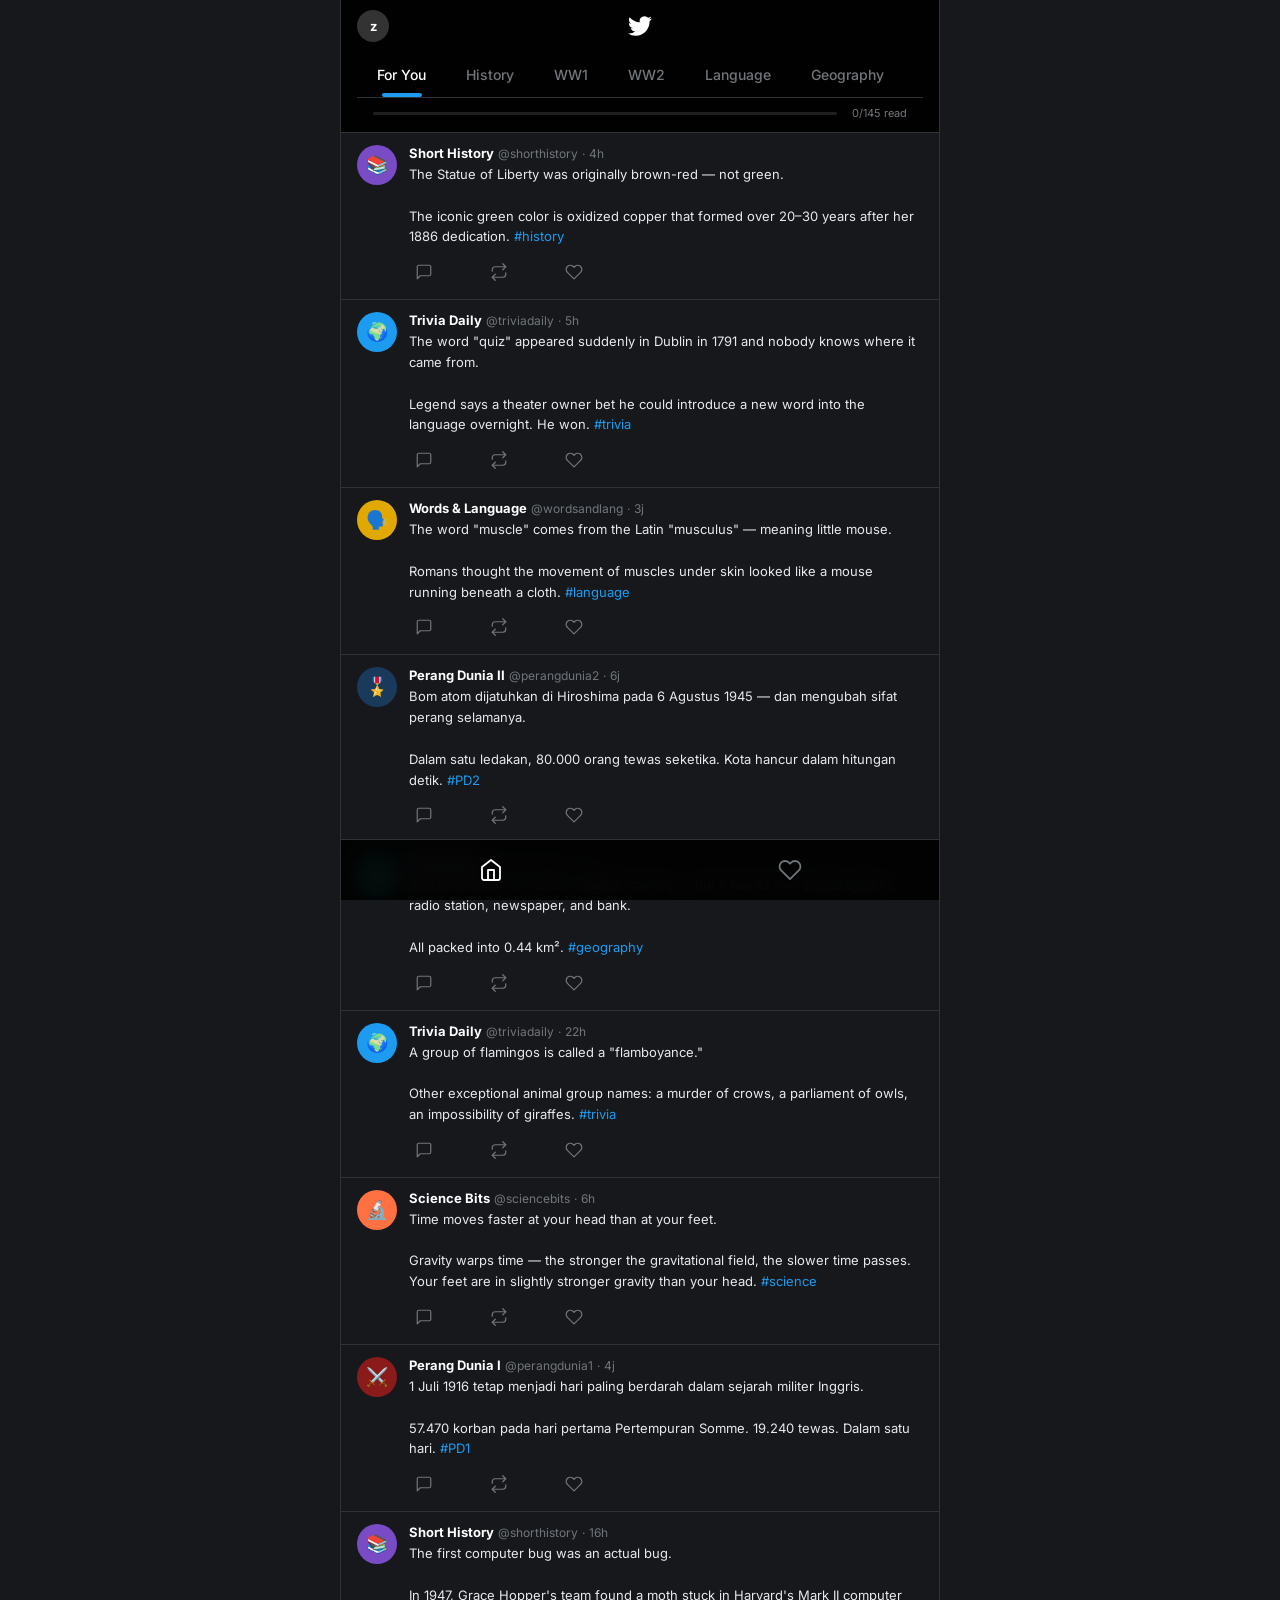
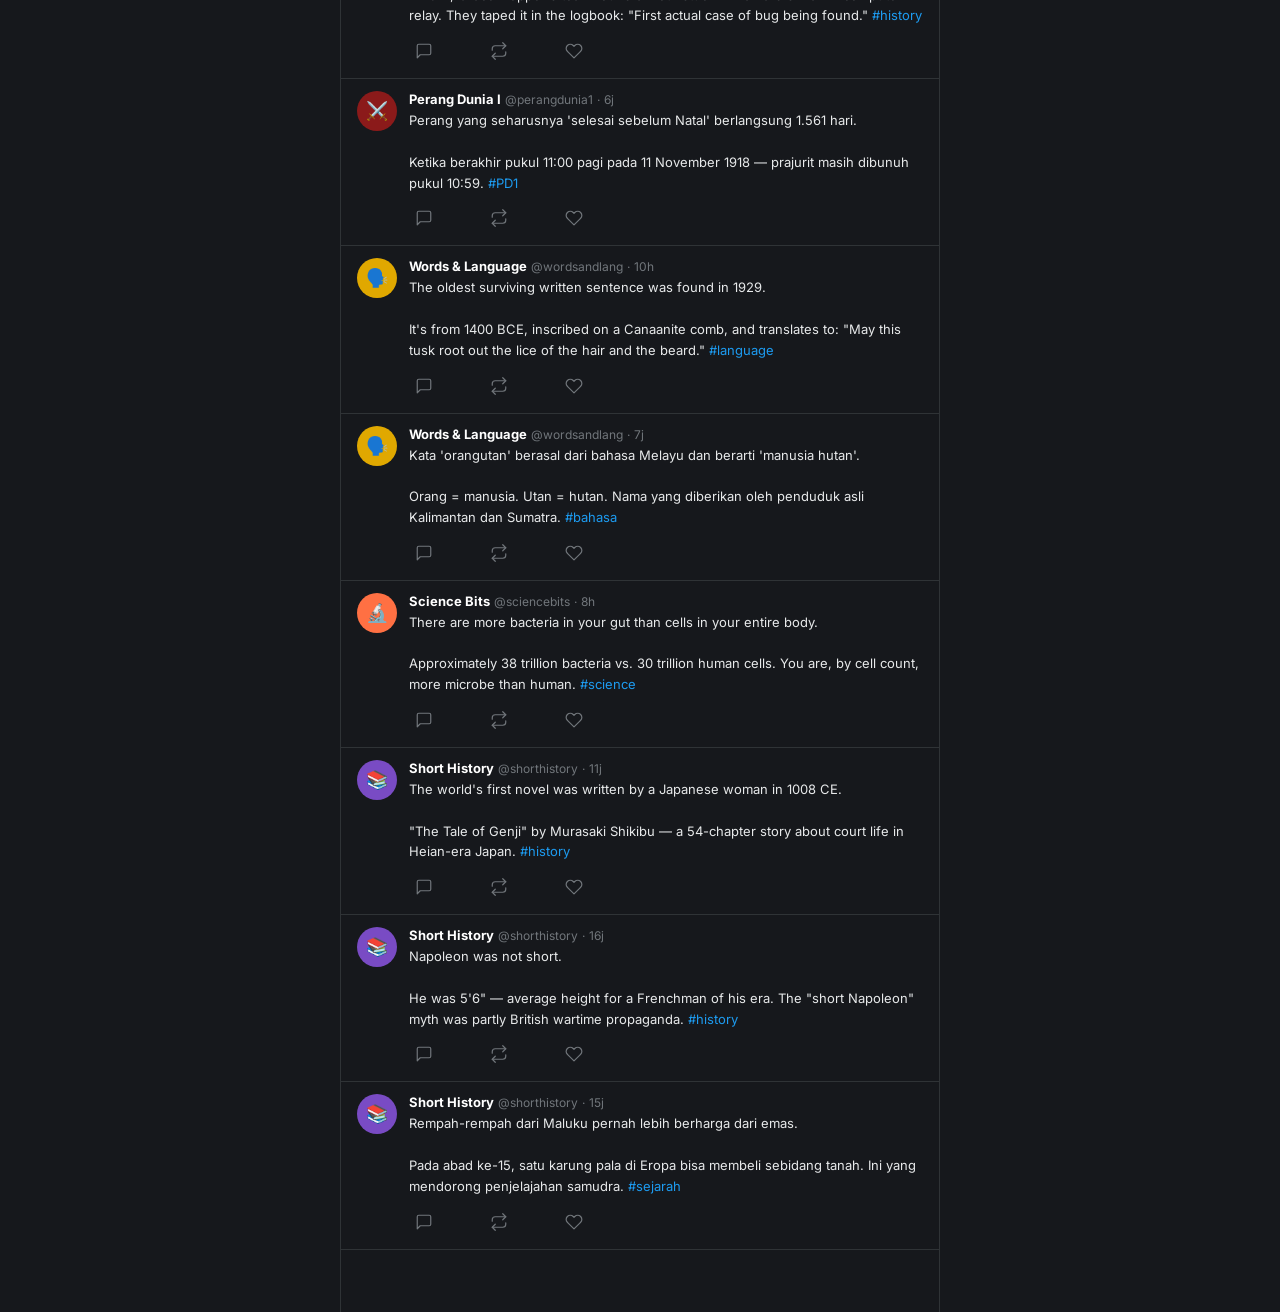
==== index.html @ dd59d1b8 "minor fix love" ====
<!DOCTYPE html>
<html lang="en">
<head>
  <meta charset="UTF-8" />
  <link rel="icon" type="image/svg+xml" href="favicon.svg" />
  <meta name="viewport" content="width=device-width, initial-scale=1.0, maximum-scale=1.0" />
  <title>tw1tt3r</title>
  <link rel="preconnect" href="https://fonts.googleapis.com" />
  <link href="https://fonts.googleapis.com/css2?family=Inter:wght@400;500;700&display=swap" rel="stylesheet" />
  <link rel="stylesheet" href="css/style.css?v=7" />
</head>
<body>

  <!-- TOP BAR (outside .layout so Safari sticky works) -->
  <header class="topbar">
    <div class="topbar-inner">
      <div class="topbar-avatar" onclick="location.href='stats.html'" style="cursor:pointer;">z</div>
      <svg class="topbar-logo" viewBox="0 0 24 24" fill="#fff">
        <path d="M23.953 4.57a10 10 0 01-2.825.775 4.958 4.958 0 002.163-2.723c-.951.555-2.005.959-3.127 1.184a4.92 4.92 0 00-8.384 4.482C7.69 8.095 4.067 6.13 1.64 3.162a4.822 4.822 0 00-.666 2.475c0 1.71.87 3.213 2.188 4.096a4.904 4.904 0 01-2.228-.616v.06a4.923 4.923 0 003.946 4.827 4.996 4.996 0 01-2.212.085 4.936 4.936 0 004.604 3.417 9.867 9.867 0 01-6.102 2.105c-.39 0-.779-.023-1.17-.067a13.995 13.995 0 007.557 2.209c9.053 0 13.998-7.496 13.998-13.985 0-.21 0-.42-.015-.63A9.935 9.935 0 0024 4.59l-.047-.02z"/>
      </svg>
    </div>
    <div class="tabs">
      <div class="tab active" data-tab="all">For You</div>
      <div class="tab" data-tab="history">History</div>
      <div class="tab" data-tab="ww1">WW1</div>
      <div class="tab" data-tab="ww2">WW2</div>
      <div class="tab" data-tab="language">Language</div>
      <div class="tab" data-tab="geography">Geography</div>
      <div class="tab" data-tab="trivia">Trivia</div>
      <div class="tab" data-tab="science">Science</div>
    </div>
    <div class="progress-bar-wrap">
      <div class="progress-bar-track">
        <div class="progress-bar-fill" id="progress-fill"></div>
      </div>
      <div class="progress-label" id="progress-label"></div>
    </div>
  </header>

  <div class="layout">

    <!-- PULL TO REFRESH -->
    <div id="ptr">
      <svg id="ptr-arrow" viewBox="0 0 24 24" fill="none" stroke="currentColor" stroke-width="2.2" stroke-linecap="round" stroke-linejoin="round">
        <path d="M23 4v6h-6"/><path d="M20.49 15a9 9 0 11-2.12-9.36L23 10"/>
      </svg>
    </div>

    <!-- FEED -->
    <main class="feed" id="feed"></main>
    <p class="empty" id="empty"></p>

    <!-- BOTTOM NAV -->
    <nav class="bottom-nav">
      <div class="nav-btn active" id="nav-home">
        <svg viewBox="0 0 24 24"><path d="M3 9l9-7 9 7v11a2 2 0 01-2 2H5a2 2 0 01-2-2z"/><polyline points="9 22 9 12 15 12 15 22"/></svg>
      </div>
      <div class="nav-btn" id="nav-loved">
        <svg viewBox="0 0 24 24"><path d="M20.84 4.61a5.5 5.5 0 00-7.78 0L12 5.67l-1.06-1.06a5.5 5.5 0 00-7.78 7.78l1.06 1.06L12 21.23l7.78-7.78 1.06-1.06a5.5 5.5 0 000-7.78z"/></svg>
      </div>
    </nav>

  </div>

<script src="js/posts.js?v=7"></script>
<script src="js/app.js?v=7"></script>

</body>
</html>
---- css/style.css ----
*, *::before, *::after {
  box-sizing: border-box;
  margin: 0;
  padding: 0;
}

:root {
  --bg: #000;
  --border: #2f3336;
  --text-primary: #e7e9ea;
  --text-secondary: #71767b;
  --accent: #1d9bf0;
  --font: 'Inter', -apple-system, BlinkMacSystemFont, sans-serif;
}

html, body {
  background: var(--bg);
  color: var(--text-primary);
  font-family: var(--font);
  min-height: 100vh;
  -webkit-font-smoothing: antialiased;
}

@media (min-width: 600px) {
  body { background: #16181c; }
}

/* ── LAYOUT ── */

.layout {
  max-width: 600px;
  margin: 0 auto;
  min-height: 100vh;
  display: flex;
  flex-direction: column;
  border-left: 0.5px solid var(--border);
  border-right: 0.5px solid var(--border);
}

/* ── TOP BAR ── */

.topbar {
  position: -webkit-sticky;
  position: sticky;
  top: 0;
  z-index: 10;
  max-width: 600px;
  margin: 0 auto;
  width: 100%;
  background: rgba(0, 0, 0, 0.92);
  -webkit-backdrop-filter: blur(12px);
  backdrop-filter: blur(12px);
  border-bottom: 0.5px solid var(--border);
  border-left: 0.5px solid var(--border);
  border-right: 0.5px solid var(--border);
  padding: 0 16px;
}

.topbar-inner {
  display: flex;
  align-items: center;
  justify-content: center;
  height: 52px;
  position: relative;
}

.topbar-title {
  font-size: 17px;
  font-weight: 700;
  color: #fff;
}

.back-btn {
  position: absolute;
  left: 0;
  width: 36px;
  height: 36px;
  border-radius: 50%;
  background: none;
  border: none;
  display: flex;
  align-items: center;
  justify-content: center;
  cursor: pointer;
  color: #fff;
  transition: background 0.15s;
}

.back-btn:hover {
  background: rgba(255, 255, 255, 0.08);
}

.back-btn svg {
  width: 20px;
  height: 20px;
}

.topbar-avatar {
  position: absolute;
  left: 0;
  width: 32px;
  height: 32px;
  border-radius: 50%;
  background: #333;
  display: flex;
  align-items: center;
  justify-content: center;
  font-size: 13px;
  font-weight: 700;
  color: #fff;
}

.topbar-logo {
  width: 24px;
  height: 24px;
  fill: #fff;
}

/* ── PULL TO REFRESH ── */

#ptr {
  overflow: hidden;
  height: 0;
  display: flex;
  align-items: center;
  justify-content: center;
  flex-shrink: 0;
}

#ptr-arrow {
  width: 22px;
  height: 22px;
  color: var(--text-secondary);
  opacity: 0;
  transform: rotate(0deg);
  transition: transform 0.1s, opacity 0.1s;
}

@keyframes ptr-spin {
  from { transform: rotate(0deg); }
  to   { transform: rotate(360deg); }
}

#ptr-arrow.ptr-spin {
  animation: ptr-spin 0.7s linear infinite;
  color: var(--accent);
  opacity: 1 !important;
}

/* ── PULL TO REFRESH ── */

#ptr {
  display: flex;
  align-items: center;
  justify-content: center;
  height: 0;
  overflow: hidden;
  will-change: height;
}

#ptr-arrow {
  width: 22px;
  height: 22px;
  color: var(--text-secondary);
  opacity: 0;
  transform: rotate(0deg);
  transition: transform 0.1s, opacity 0.1s;
}

@keyframes ptr-spin {
  from { transform: rotate(0deg); }
  to   { transform: rotate(360deg); }
}

#ptr-arrow.ptr-spin {
  animation: ptr-spin 0.7s linear infinite;
  color: #1d9bf0;
  opacity: 1 !important;
}

/* ── PROGRESS BAR ── */

.progress-bar-wrap {
  display: flex;
  align-items: center;
  gap: 10px;
  padding: 8px 16px 12px;
}

.progress-bar-track {
  flex: 1;
  height: 3px;
  background: #1f1f1f;
  border-radius: 2px;
  overflow: hidden;
}

.progress-bar-fill {
  height: 100%;
  background: #f91880;
  border-radius: 2px;
  transition: width 0.4s ease;
  width: 0%;
}

.progress-label {
  font-size: 11px;
  color: var(--text-secondary);
  white-space: nowrap;
  min-width: 60px;
  text-align: right;
}

/* ── LOVED NAV ACTIVE ── */

.nav-btn.nav-loved-active svg {
  stroke: #f91880;
  fill: #f91880;
}

/* ── TABS ── */

.tabs {
  display: flex;
  border-bottom: 0.5px solid var(--border);
  overflow-x: auto;
  scrollbar-width: none;
  -webkit-overflow-scrolling: touch;
}

.tabs::-webkit-scrollbar { display: none; }

.tab {
  flex: 0 0 auto;
  text-align: center;
  padding: 14px 20px;
  font-size: 14px;
  font-weight: 500;
  color: var(--text-secondary);
  position: relative;
  cursor: pointer;
  transition: color 0.15s, background 0.15s;
  user-select: none;
  white-space: nowrap;
}

.tab:hover {
  background: rgba(255, 255, 255, 0.03);
}

.tab.active {
  color: #fff;
}

.tab.active::after {
  content: '';
  position: absolute;
  bottom: 0;
  left: 50%;
  transform: translateX(-50%);
  width: 40px;
  height: 4px;
  background: var(--accent);
  border-radius: 2px;
}

/* ── FEED ── */

.feed {
  flex: 1;
}

/* ── TWEET CARD ── */

.tweet {
  display: flex;
  gap: 12px;
  padding: 12px 16px;
  border-bottom: 0.5px solid var(--border);
  transition: background 0.1s;
}

.tweet:hover {
  background: rgba(255, 255, 255, 0.015);
}

.tweet-avi {
  width: 40px;
  height: 40px;
  border-radius: 50%;
  flex-shrink: 0;
  display: flex;
  align-items: center;
  justify-content: center;
  font-size: 18px;
  line-height: 1;
  user-select: none;
}

.tweet-body {
  flex: 1;
  min-width: 0;
}

.tweet-header {
  display: flex;
  align-items: baseline;
  gap: 4px;
  flex-wrap: wrap;
  margin-bottom: 3px;
}

.tweet-name {
  font-size: 13px;
  font-weight: 700;
  color: #fff;
  white-space: nowrap;
}

.tweet-handle,
.tweet-dot,
.tweet-time {
  font-size: 12px;
  color: var(--text-secondary);
  white-space: nowrap;
}

.tweet-text {
  font-size: 13px;
  line-height: 1.6;
  color: var(--text-primary);
  white-space: pre-wrap;
  word-break: break-word;
}

.tweet-text .hashtag {
  color: var(--accent);
}

/* ── ACTIONS ── */

.tweet-actions {
  display: flex;
  margin-top: 10px;
  justify-content: space-between;
  max-width: 180px;
}

.action {
  display: flex;
  align-items: center;
  gap: 6px;
  color: var(--text-secondary);
  padding: 6px;
  border-radius: 50%;
  cursor: pointer;
  transition: color 0.15s, background 0.15s;
}

.action svg {
  width: 18px;
  height: 18px;
  fill: none;
  stroke: currentColor;
  stroke-width: 1.6;
  stroke-linecap: round;
  stroke-linejoin: round;
}

.action.comment:hover  { color: var(--accent); background: rgba(29, 155, 240, 0.1); }
.action.repost:hover   { color: #00ba7c;        background: rgba(0, 186, 124, 0.1); }
.action.like:hover     { color: #f91880;         background: rgba(249, 24, 128, 0.1); }

.action.like.liked           { color: #f91880; }
.action.like.liked svg       { fill: #f91880; stroke: #f91880; }

/* ── TWEET CLICKABLE ── */

.tweet[role="link"] {
  cursor: pointer;
}

/* ── THREAD — FOCAL TWEET ── */

.tweet-focal {
  display: block;
  padding: 16px 16px 0;
  border-bottom: 0.5px solid var(--border);
}

.tweet-focal-header {
  display: flex;
  align-items: center;
  gap: 12px;
  margin-bottom: 12px;
}

.tweet-avi-link,
.tweet-account-link {
  cursor: pointer;
}

.tweet-account-link:hover .tweet-name {
  text-decoration: underline;
}

.tweet-focal-account {
  flex: 1;
}

.tweet-cat-badge {
  font-size: 11px;
  font-weight: 600;
  padding: 3px 10px;
  border-radius: 20px;
  border: 0.5px solid;
  cursor: pointer;
  white-space: nowrap;
  transition: opacity 0.15s;
  flex-shrink: 0;
}

.tweet-cat-badge:hover {
  opacity: 0.8;
}

.tweet-focal-text {
  font-size: 20px;
  line-height: 1.55;
  color: var(--text-primary);
  word-break: break-word;
  margin-bottom: 14px;
}

.tweet-focal-text .hashtag,
.tweet-thread .hashtag {
  color: var(--accent);
}

.tweet-focal-time {
  font-size: 14px;
  color: var(--text-secondary);
  margin-bottom: 14px;
}

.tweet-focal-divider {
  border-top: 0.5px solid var(--border);
  margin: 0 -16px;
}

.tweet-focal .tweet-actions {
  max-width: 100%;
  justify-content: space-around;
  padding: 4px 0;
}

/* ── THREAD — REPLY TWEETS ── */

.tweet-thread {
  display: flex;
  gap: 0;
  padding: 12px 16px;
  border-bottom: 0.5px solid var(--border);
  align-items: flex-start;
}

.thread-line-wrap {
  display: flex;
  flex-direction: column;
  align-items: center;
  flex-shrink: 0;
  width: 40px;
  margin-right: 12px;
}

/* ── SOURCE CARD ── */

.source-link {
  text-decoration: none;
  display: block;
  margin-top: 8px;
}

.source-card {
  border: 0.5px solid var(--border);
  border-radius: 12px;
  padding: 12px 14px;
  transition: background 0.15s;
}

.source-card:hover {
  background: rgba(255, 255, 255, 0.04);
}

.source-card-inner {
  display: flex;
  align-items: center;
  gap: 10px;
}

.source-card-text {
  flex: 1;
  min-width: 0;
}

.source-label {
  font-size: 13px;
  color: var(--text-primary);
  font-weight: 500;
  line-height: 1.4;
  margin-bottom: 2px;
  overflow: hidden;
  display: -webkit-box;
  -webkit-line-clamp: 2;
  -webkit-box-orient: vertical;
}

.source-domain {
  font-size: 12px;
  color: var(--text-secondary);
}

.source-arrow {
  font-size: 16px;
  color: var(--text-secondary);
  flex-shrink: 0;
}

/* ── SINGLE BOTTOM NAV (thread page) ── */

.bottom-nav-single {
  justify-content: center;
}

.bottom-nav-single .nav-btn {
  width: 52px;
}

.bottom-nav-single .nav-btn svg {
  stroke: #fff;
}

/* ── STATS PAGE ── */

.stats-page {
  padding: 0 0 32px;
  flex: 1;
}

.stat-hero {
  display: flex;
  flex-direction: column;
  align-items: center;
  padding: 32px 16px 24px;
  border-bottom: 0.5px solid var(--border);
}

.stat-avatar {
  width: 64px;
  height: 64px;
  border-radius: 50%;
  background: #333;
  display: flex;
  align-items: center;
  justify-content: center;
  font-size: 26px;
  font-weight: 700;
  color: #fff;
  margin-bottom: 12px;
}

.stat-name {
  font-size: 18px;
  font-weight: 700;
  color: #fff;
  margin-bottom: 4px;
}

.stat-bio {
  font-size: 13px;
  color: var(--text-secondary);
}

/* Streak */

.stat-streak-block {
  display: flex;
  flex-direction: column;
  align-items: center;
  padding: 28px 16px 24px;
  border-bottom: 0.5px solid var(--border);
}

.stat-streak-num {
  font-size: 56px;
  font-weight: 700;
  color: #fff;
  line-height: 1;
  margin-bottom: 6px;
}

.stat-streak-label {
  font-size: 17px;
  font-weight: 500;
  color: var(--text-primary);
  margin-bottom: 6px;
}

.stat-streak-sub {
  font-size: 13px;
  color: var(--text-secondary);
  text-align: center;
}

/* Stat cards grid */

.stat-cards {
  display: grid;
  grid-template-columns: 1fr 1fr;
  gap: 1px;
  background: var(--border);
  border-bottom: 0.5px solid var(--border);
}

.stat-card {
  background: #000;
  padding: 20px 16px;
  display: flex;
  flex-direction: column;
  gap: 4px;
}

.stat-card-num {
  font-size: 28px;
  font-weight: 700;
  color: #fff;
  line-height: 1;
}

.stat-card-label {
  font-size: 12px;
  color: var(--text-secondary);
}

/* Sections */

.stat-section {
  padding: 20px 16px;
  border-bottom: 0.5px solid var(--border);
}

.stat-section-title {
  font-size: 13px;
  font-weight: 600;
  color: var(--text-secondary);
  text-transform: uppercase;
  letter-spacing: 0.06em;
  margin-bottom: 14px;
}

/* Overall progress bar */

.stat-progress-track {
  height: 6px;
  background: #1f1f1f;
  border-radius: 3px;
  overflow: hidden;
  margin-bottom: 8px;
}

.stat-progress-fill {
  height: 100%;
  background: #f91880;
  border-radius: 3px;
  transition: width 0.6s ease;
}

.stat-progress-label {
  font-size: 13px;
  color: var(--text-secondary);
}

/* Category breakdown */

.stat-cat-row {
  display: flex;
  align-items: center;
  gap: 10px;
  margin-bottom: 12px;
}

.stat-cat-row:last-child { margin-bottom: 0; }

.stat-cat-label {
  font-size: 13px;
  color: var(--text-primary);
  width: 72px;
  flex-shrink: 0;
}

.stat-cat-bar-wrap {
  flex: 1;
  height: 6px;
  background: #1a1a1a;
  border-radius: 3px;
  overflow: hidden;
}

.stat-cat-bar {
  height: 100%;
  border-radius: 3px;
  transition: width 0.6s ease;
  min-width: 4px;
}

.stat-cat-count {
  font-size: 12px;
  color: var(--text-secondary);
  width: 24px;
  text-align: right;
  flex-shrink: 0;
}

.stat-empty {
  font-size: 13px;
  color: var(--text-secondary);
}

.stat-top-cat {
  font-size: 15px;
  color: var(--text-secondary);
  line-height: 1.5;
}

/* ── EMPTY STATE ── */

.empty {
  padding: 48px 24px;
  text-align: center;
  color: var(--text-secondary);
  font-size: 15px;
  display: none;
}

/* ── BOTTOM NAV ── */

.bottom-nav {
  position: sticky;
  bottom: 0;
  background: rgba(0, 0, 0, 0.9);
  backdrop-filter: blur(12px);
  -webkit-backdrop-filter: blur(12px);
  border-top: 0.5px solid var(--border);
  display: flex;
  justify-content: space-around;
  padding: 8px 0 max(8px, env(safe-area-inset-bottom));
}

.nav-btn {
  display: flex;
  align-items: center;
  justify-content: center;
  width: 52px;
  height: 44px;
  border-radius: 22px;
  cursor: pointer;
  transition: background 0.15s;
}

.nav-btn:hover {
  background: rgba(255, 255, 255, 0.08);
}

.nav-btn svg {
  width: 24px;
  height: 24px;
  fill: none;
  stroke: var(--text-secondary);
  stroke-width: 1.8;
  stroke-linecap: round;
  stroke-linejoin: round;
  transition: stroke 0.15s;
}

.nav-btn.active svg {
  stroke: #fff;
}
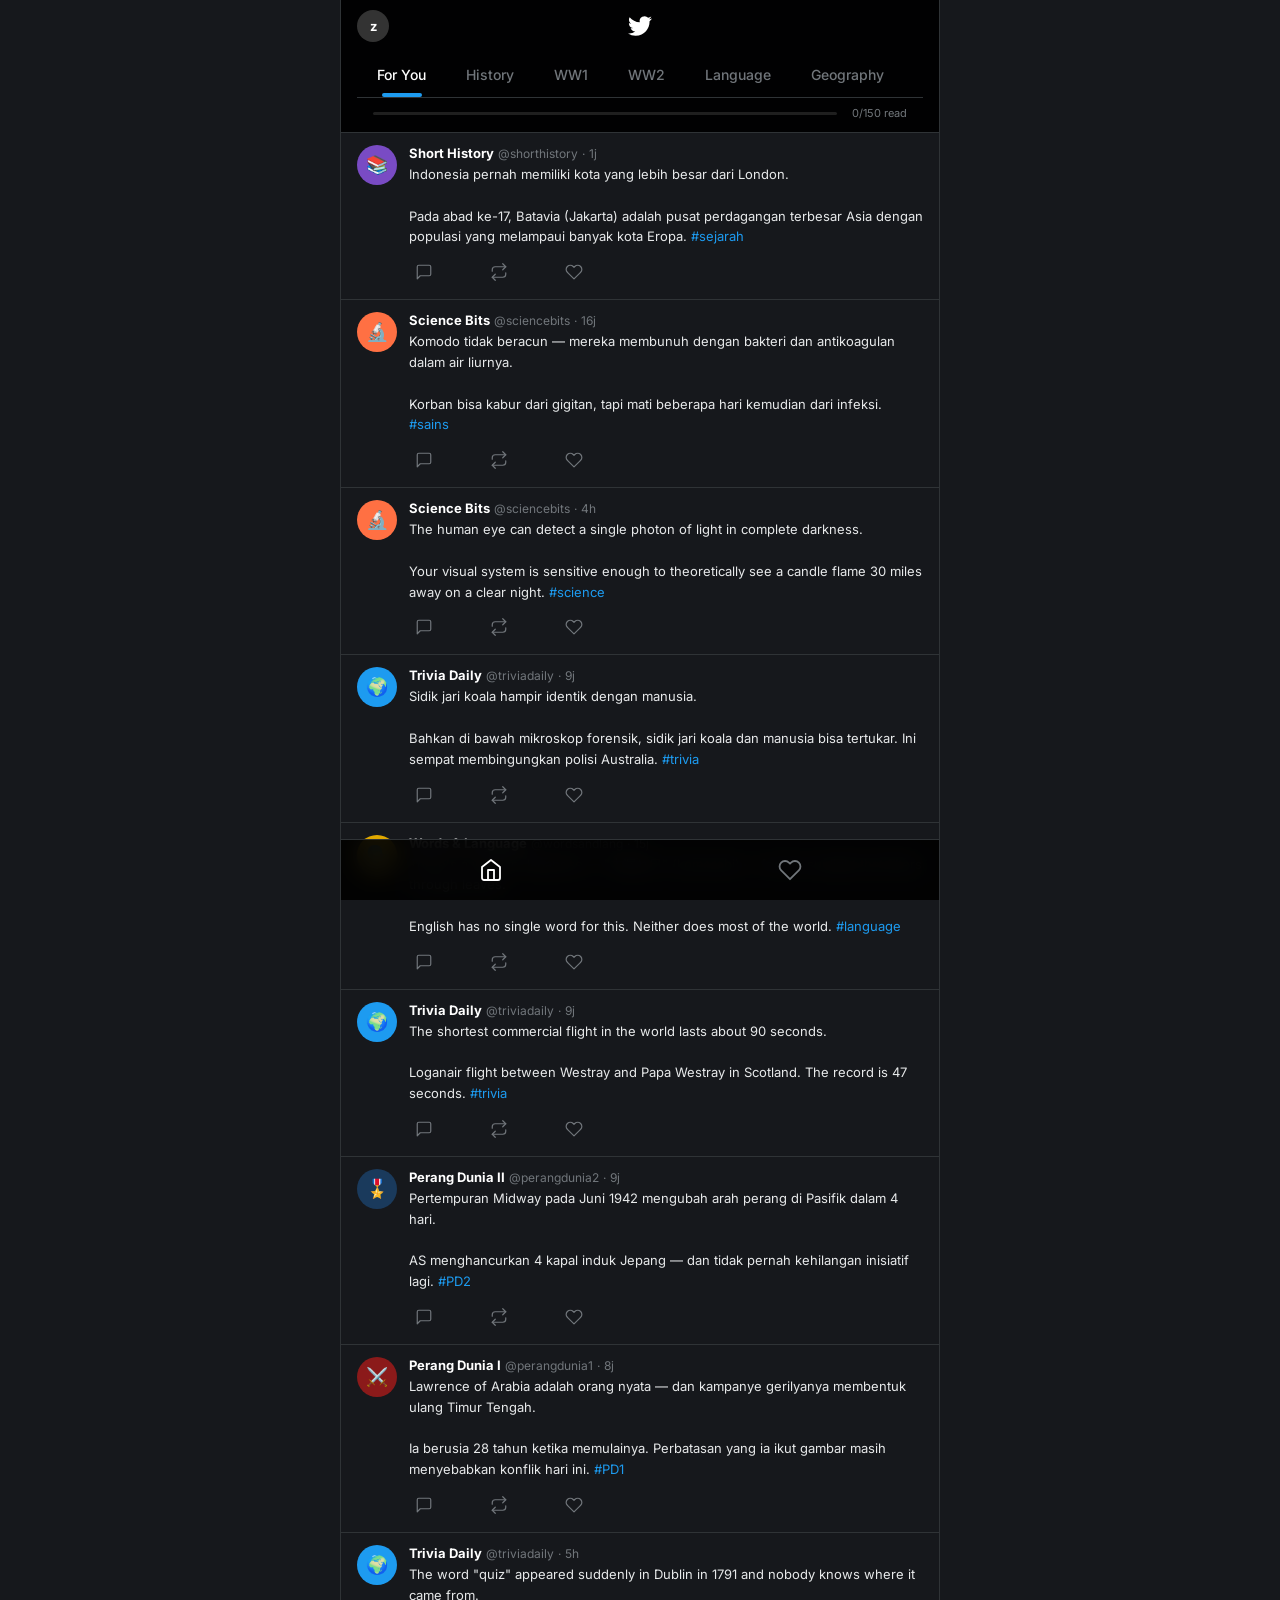
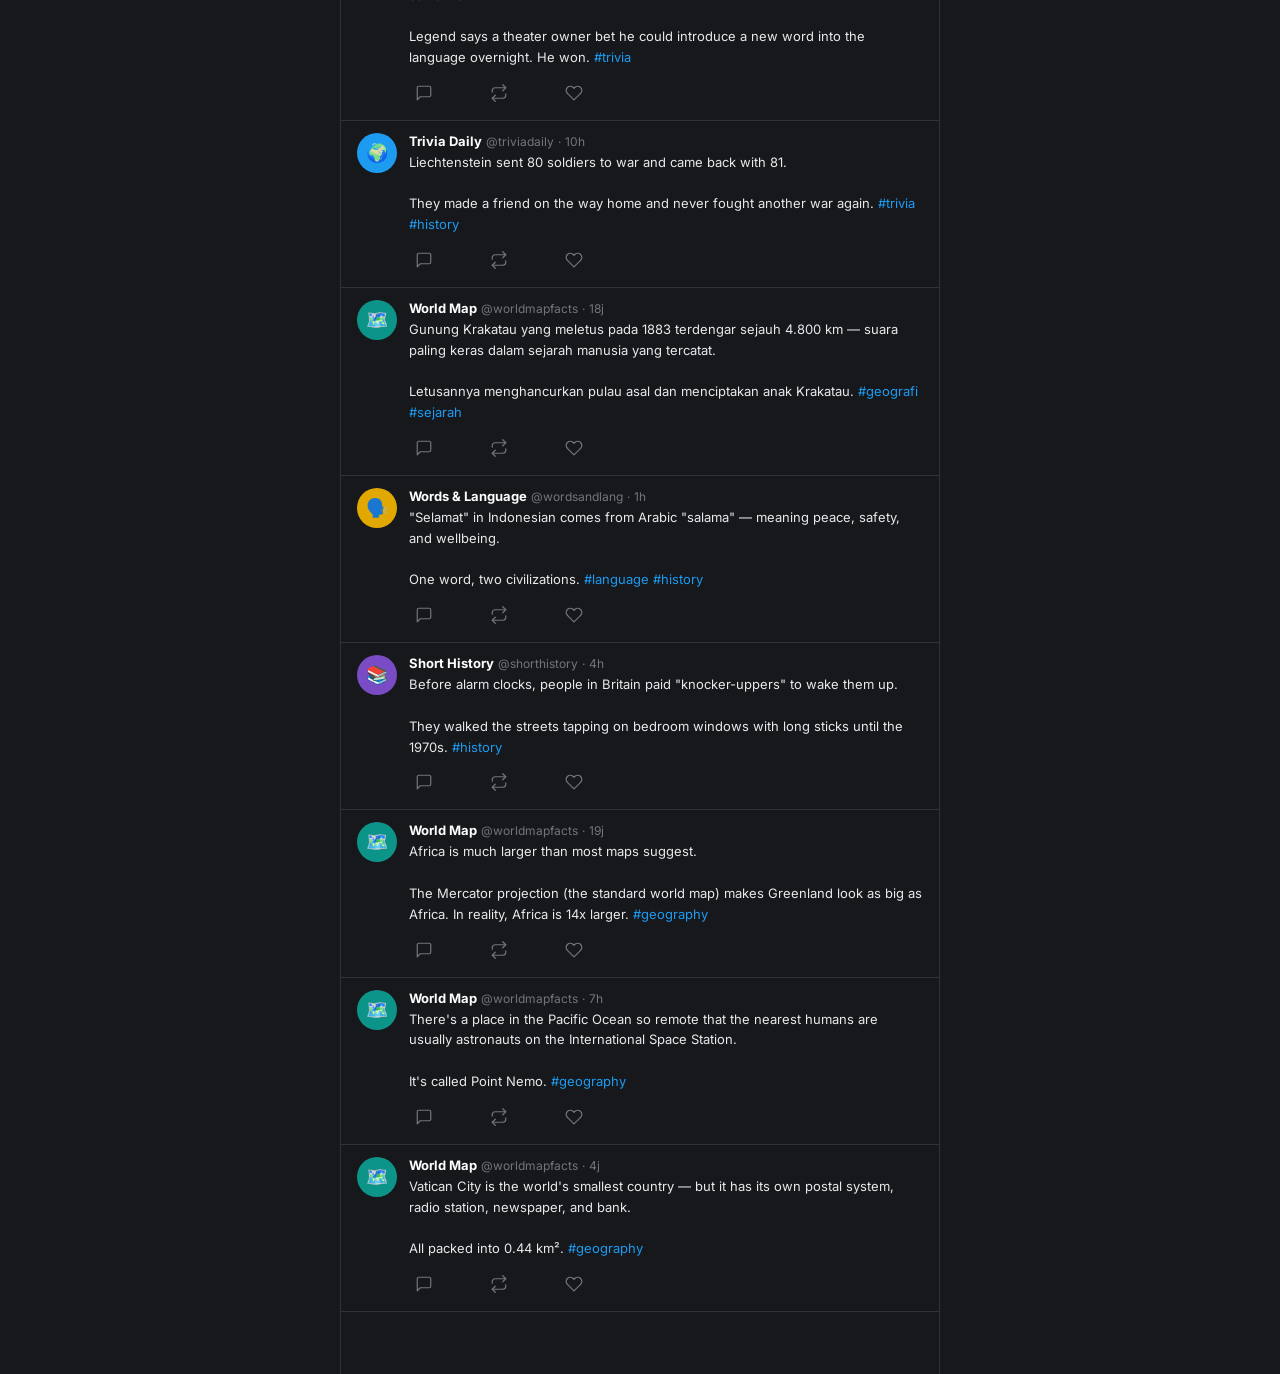
==== commit cfe54447: "add photo post" ====
--- a/index.html
+++ b/index.html
@@ -7,7 +7,7 @@
   <title>tw1tt3r</title>
   <link rel="preconnect" href="https://fonts.googleapis.com" />
   <link href="https://fonts.googleapis.com/css2?family=Inter:wght@400;500;700&display=swap" rel="stylesheet" />
-  <link rel="stylesheet" href="css/style.css?v=7" />
+  <link rel="stylesheet" href="css/style.css?v=8" />
 </head>
 <body>
 
@@ -62,8 +62,8 @@
 
   </div>
 
-<script src="js/posts.js?v=7"></script>
-<script src="js/app.js?v=7"></script>
+<script src="js/posts.js?v=8"></script>
+<script src="js/app.js?v=8"></script>
 
 </body>
 </html>
--- a/css/style.css
+++ b/css/style.css
@@ -374,6 +374,28 @@
 .action.like.liked           { color: #f91880; }
 .action.like.liked svg       { fill: #f91880; stroke: #f91880; }
 
+/* ── TWEET IMAGE ── */
+
+.tweet-img-wrap {
+  margin-top: 10px;
+  border-radius: 14px;
+  overflow: hidden;
+  border: 0.5px solid var(--border);
+  max-height: 280px;
+}
+
+.tweet-img-wrap--focal {
+  max-height: 360px;
+  margin-bottom: 14px;
+}
+
+.tweet-img {
+  width: 100%;
+  height: 100%;
+  object-fit: cover;
+  display: block;
+}
+
 /* ── TWEET CLICKABLE ── */
 
 .tweet[role="link"] {
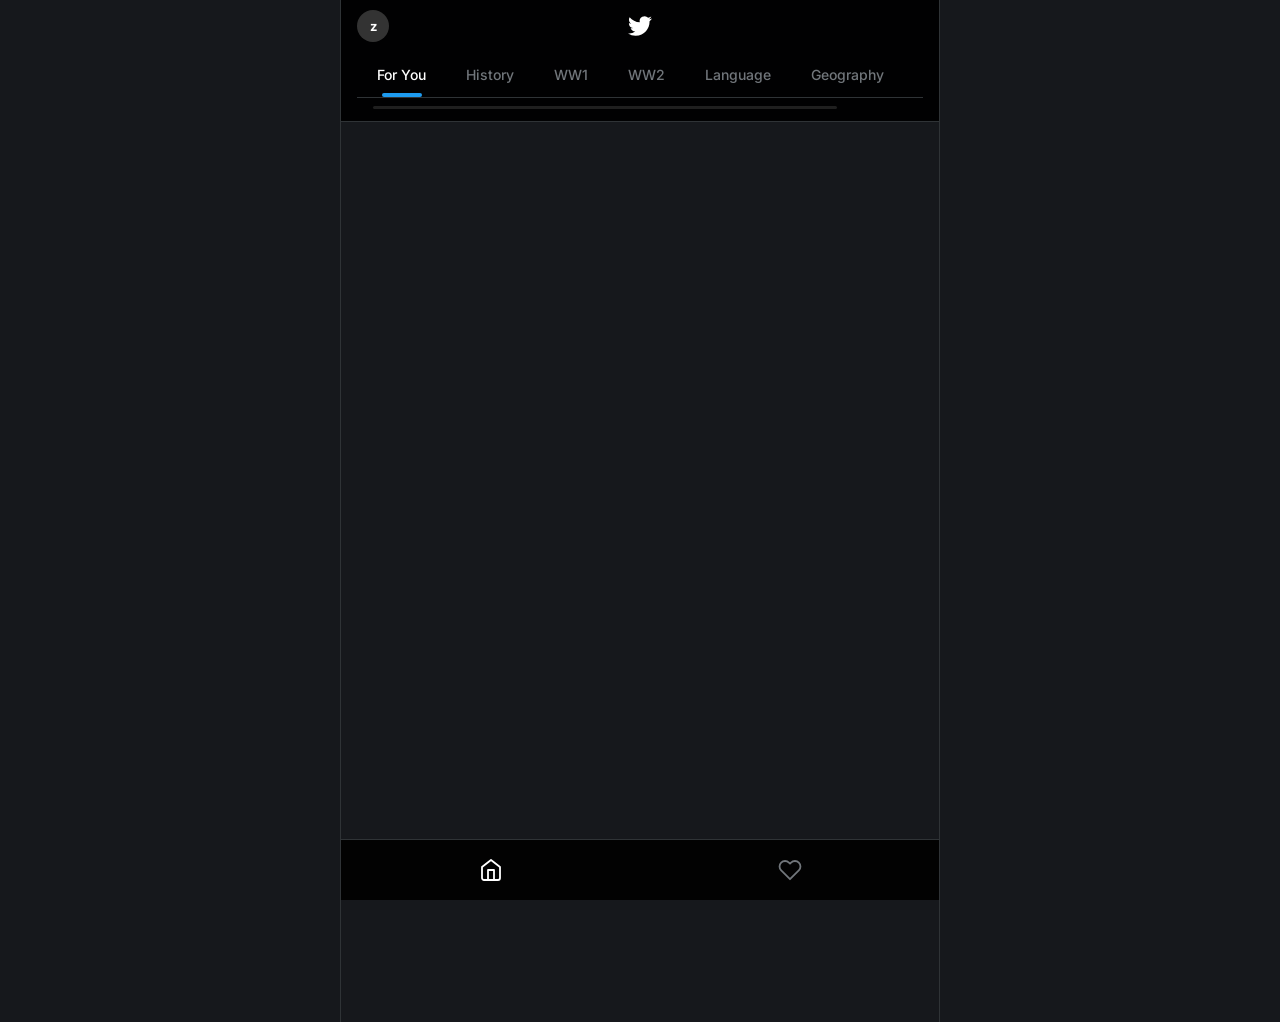
==== commit 9a8a5102: "minor fix css" ====
--- a/index.html
+++ b/index.html
@@ -7,7 +7,7 @@
   <title>tw1tt3r</title>
   <link rel="preconnect" href="https://fonts.googleapis.com" />
   <link href="https://fonts.googleapis.com/css2?family=Inter:wght@400;500;700&display=swap" rel="stylesheet" />
-  <link rel="stylesheet" href="css/style.css?v=8" />
+  <link rel="stylesheet" href="css/style.css?v=9" />
 </head>
 <body>
 
@@ -62,8 +62,8 @@
 
   </div>
 
-<script src="js/posts.js?v=8"></script>
-<script src="js/app.js?v=8"></script>
+<script src="js/posts.js?v=9"></script>
+<script src="js/app.js?v=9"></script>
 
 </body>
 </html>
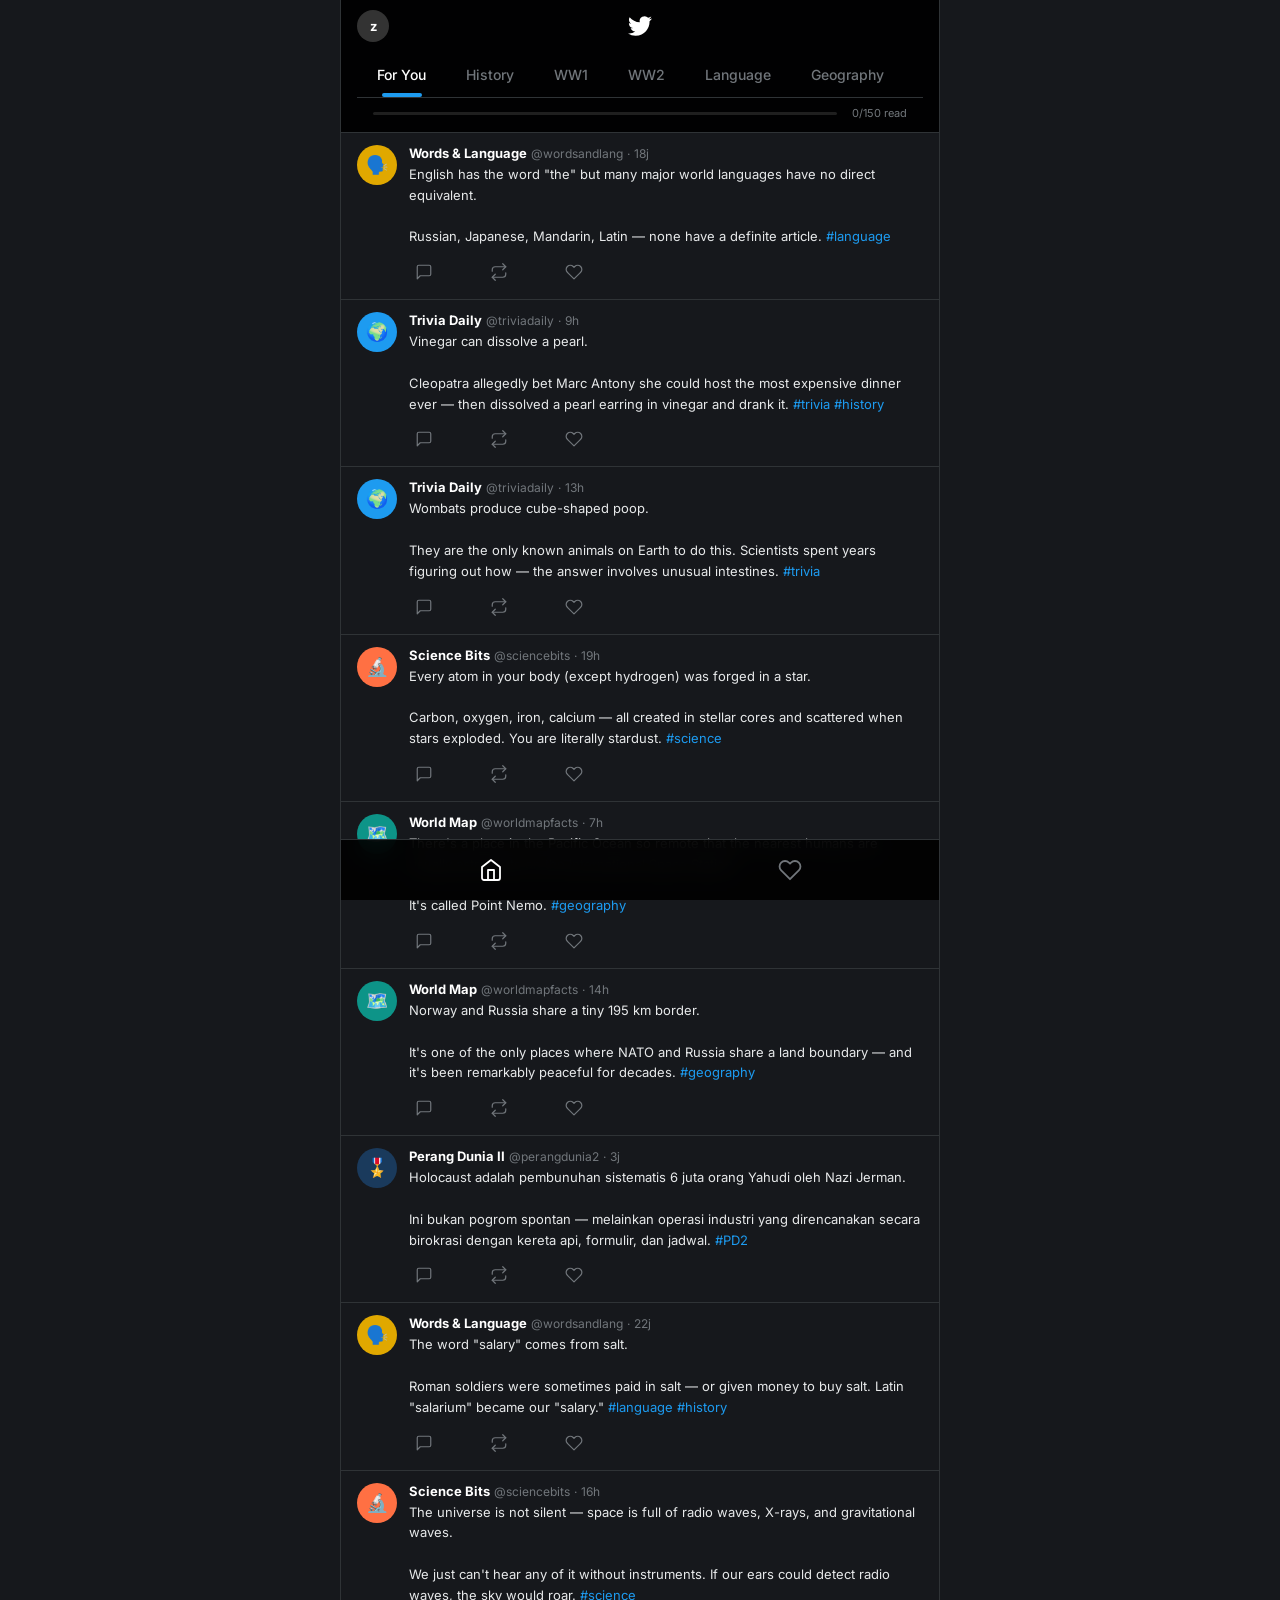
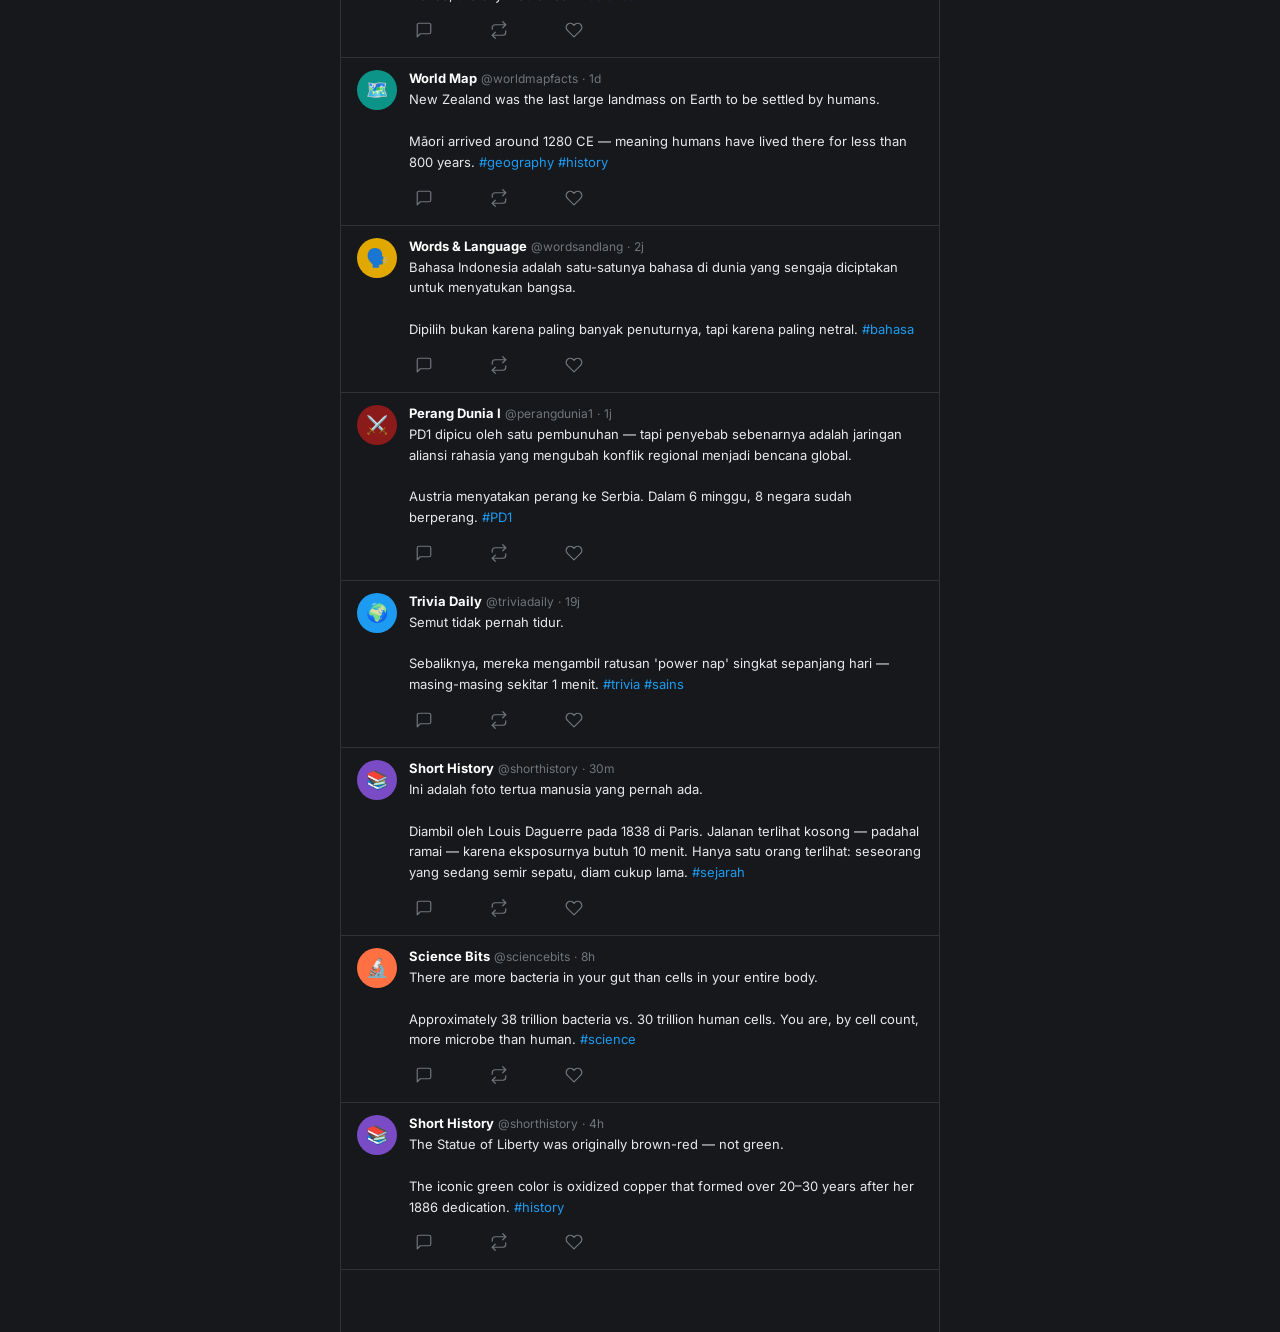
==== commit f63c6411: "major rev 2" ====
--- a/index.html
+++ b/index.html
@@ -7,7 +7,7 @@
   <title>tw1tt3r</title>
   <link rel="preconnect" href="https://fonts.googleapis.com" />
   <link href="https://fonts.googleapis.com/css2?family=Inter:wght@400;500;700&display=swap" rel="stylesheet" />
-  <link rel="stylesheet" href="css/style.css?v=9" />
+  <link rel="stylesheet" href="css/style.css?v=10" />
 </head>
 <body>
 
@@ -62,8 +62,8 @@
 
   </div>
 
-<script src="js/posts.js?v=9"></script>
-<script src="js/app.js?v=9"></script>
+<script src="js/posts.js?v=10"></script>
+<script src="js/app.js?v=10"></script>
 
 </body>
 </html>
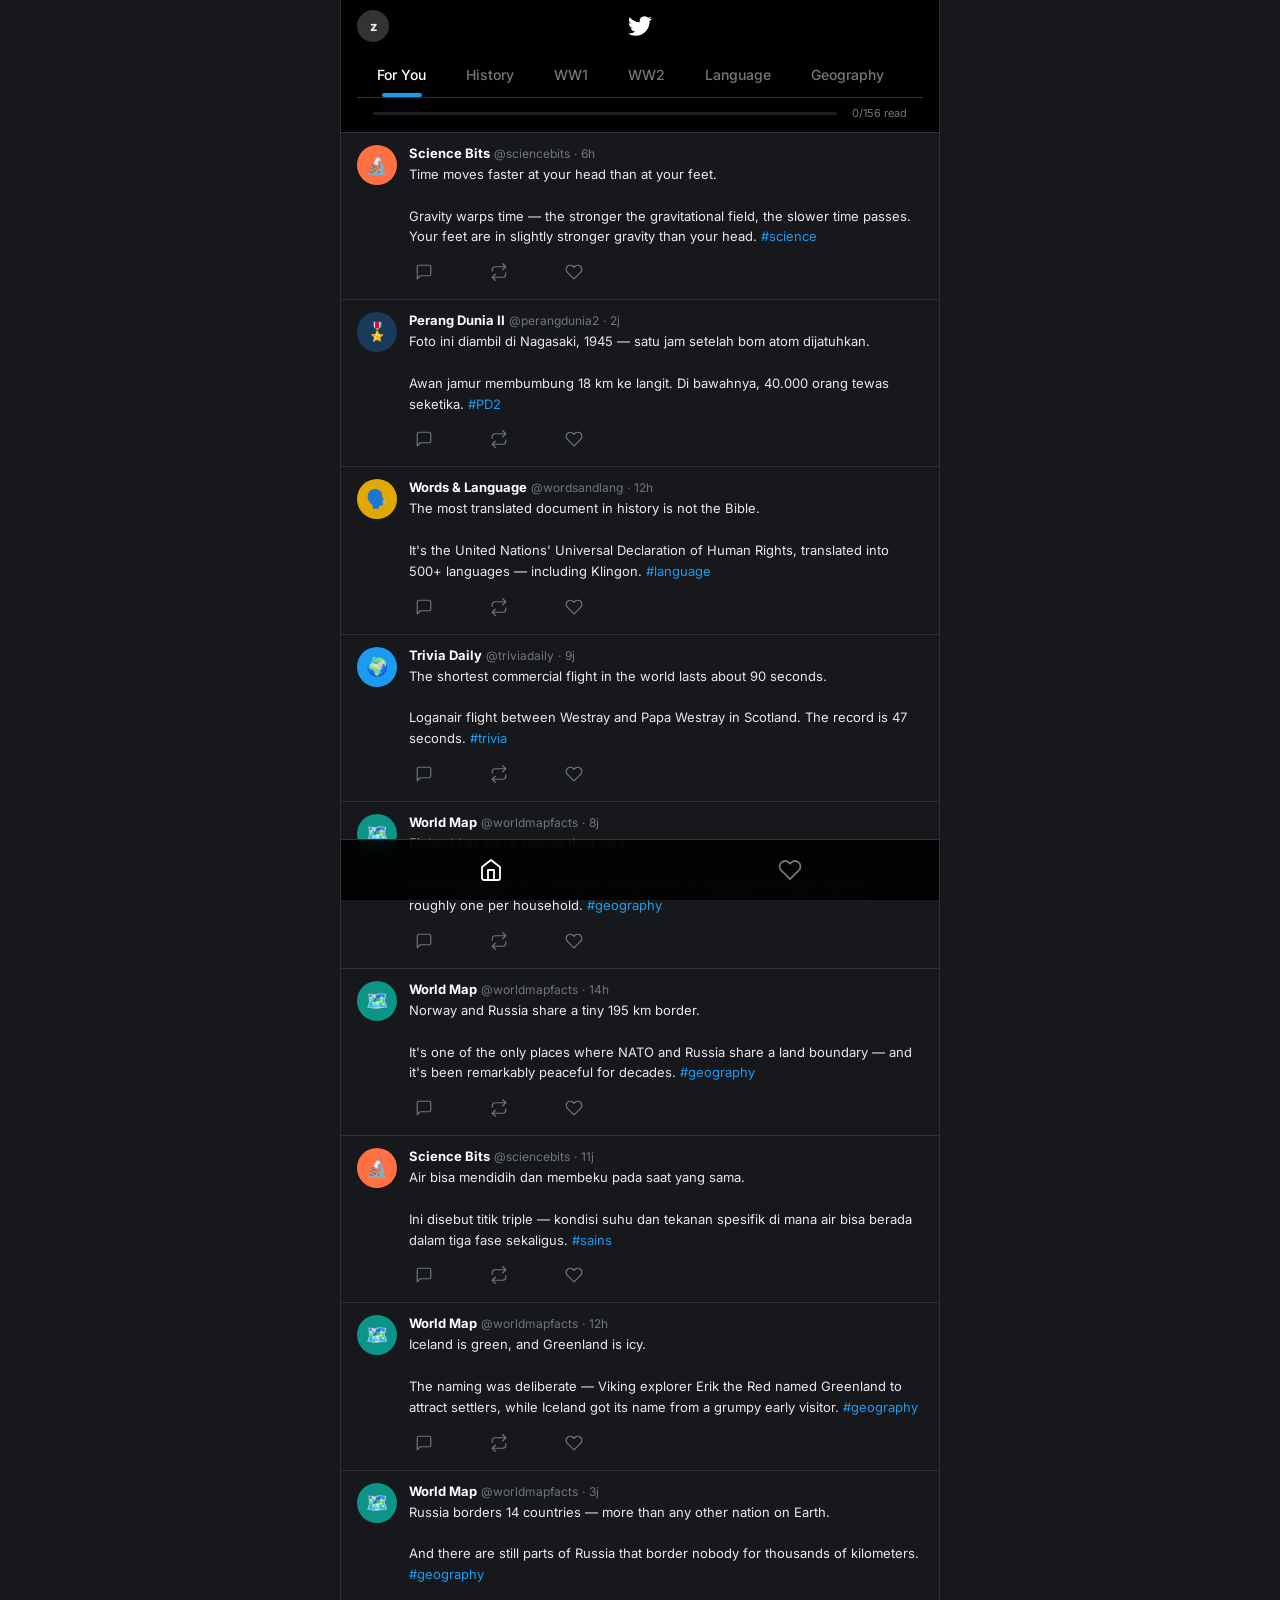
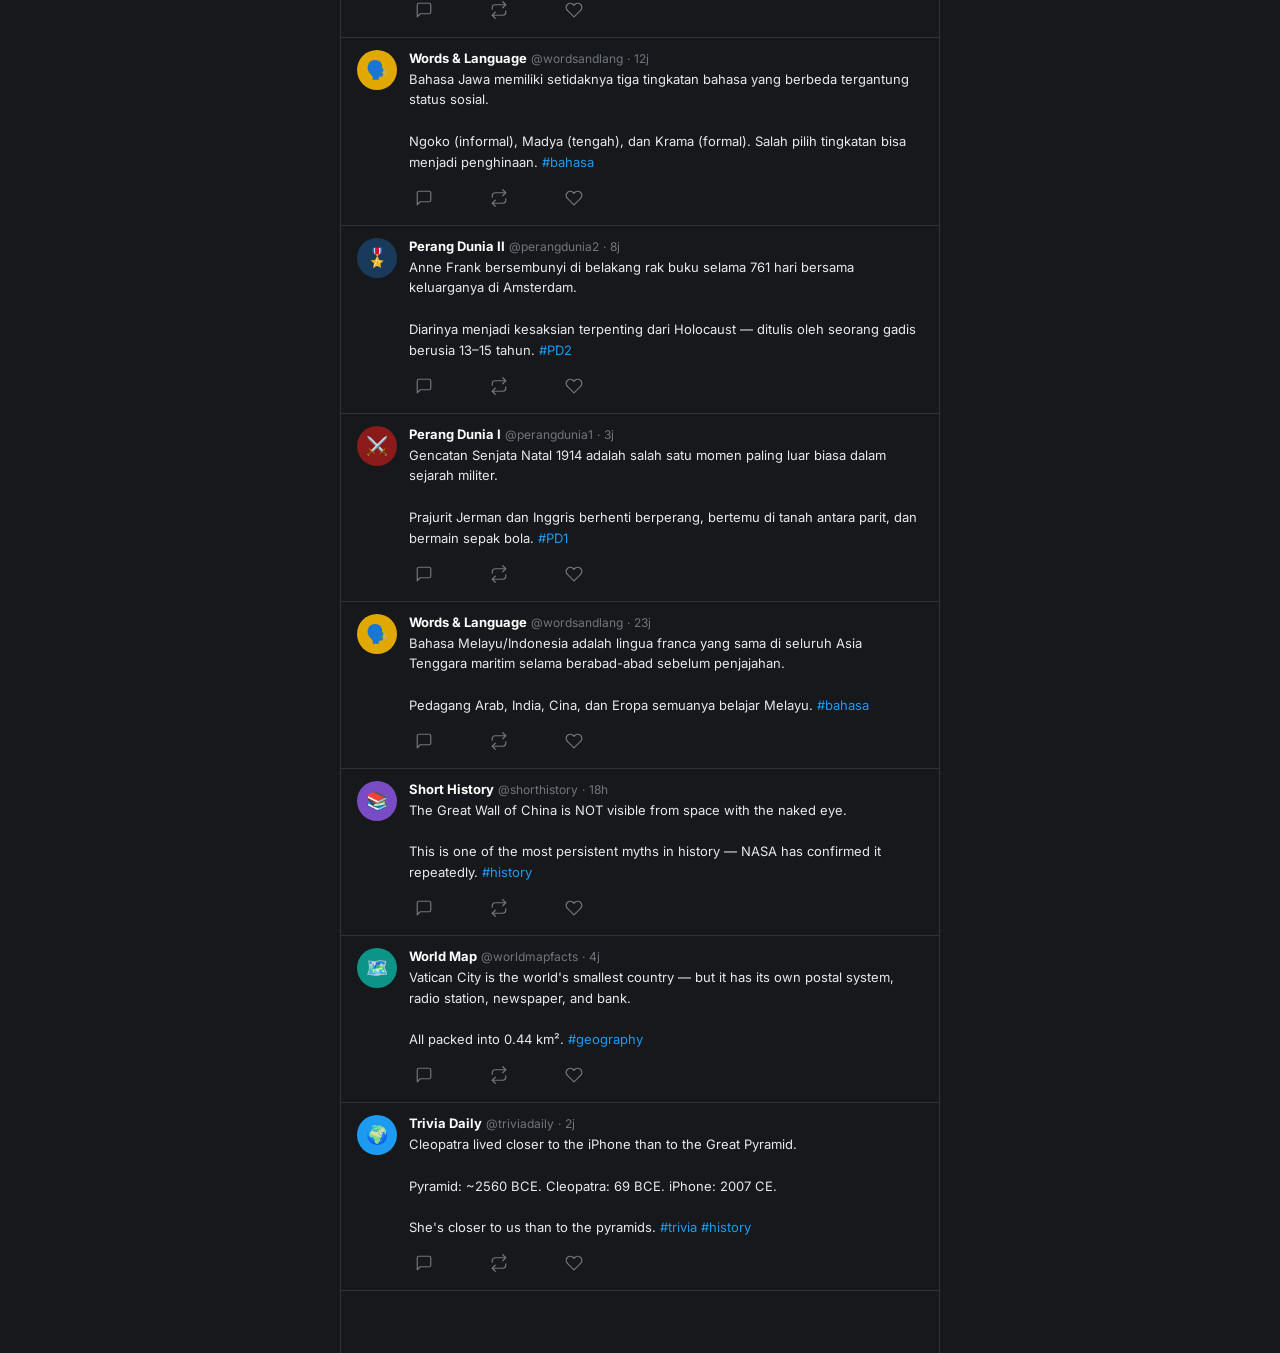
==== commit 68f028bb: "add more photos" ====
--- a/index.html
+++ b/index.html
@@ -7,7 +7,7 @@
   <title>tw1tt3r</title>
   <link rel="preconnect" href="https://fonts.googleapis.com" />
   <link href="https://fonts.googleapis.com/css2?family=Inter:wght@400;500;700&display=swap" rel="stylesheet" />
-  <link rel="stylesheet" href="css/style.css?v=10" />
+  <link rel="stylesheet" href="css/style.css?v=11" />
 </head>
 <body>
 
@@ -62,8 +62,8 @@
 
   </div>
 
-<script src="js/posts.js?v=10"></script>
-<script src="js/app.js?v=10"></script>
+<script src="js/posts.js?v=11"></script>
+<script src="js/app.js?v=11"></script>
 
 </body>
 </html>
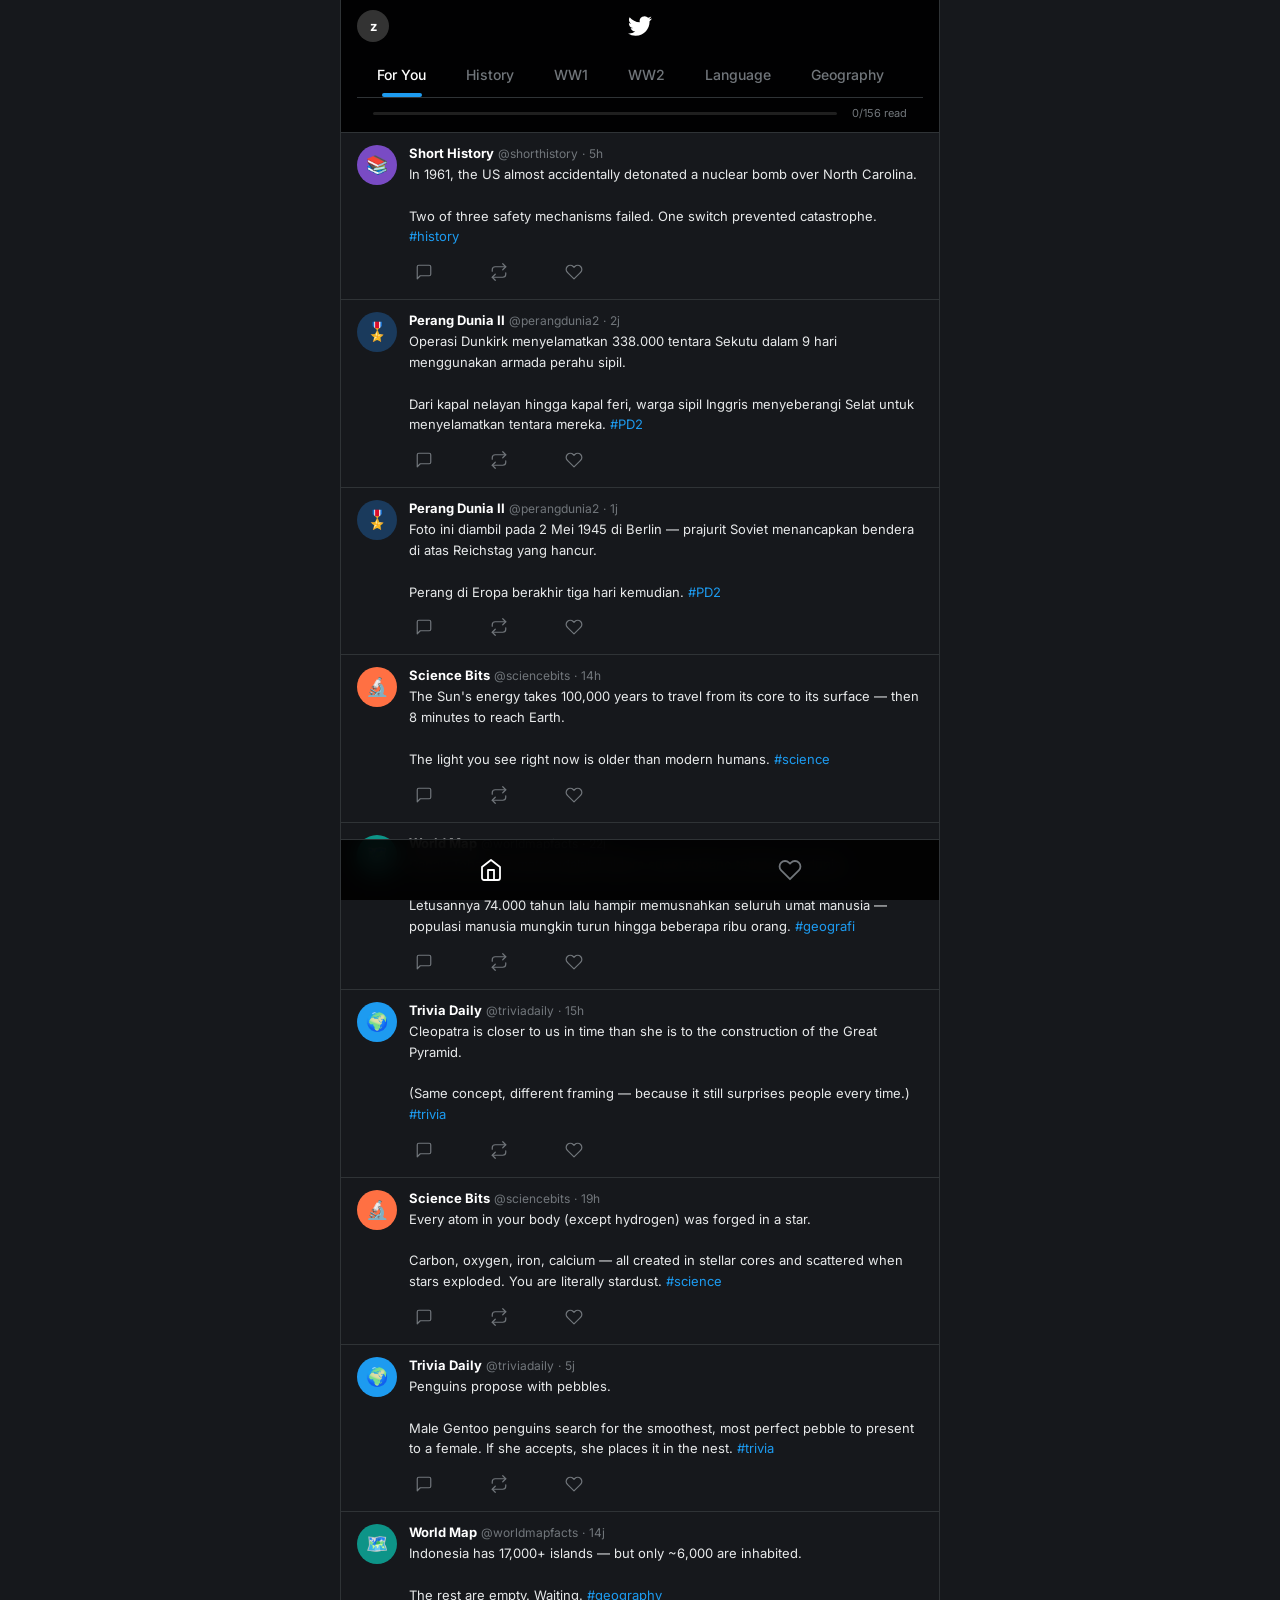
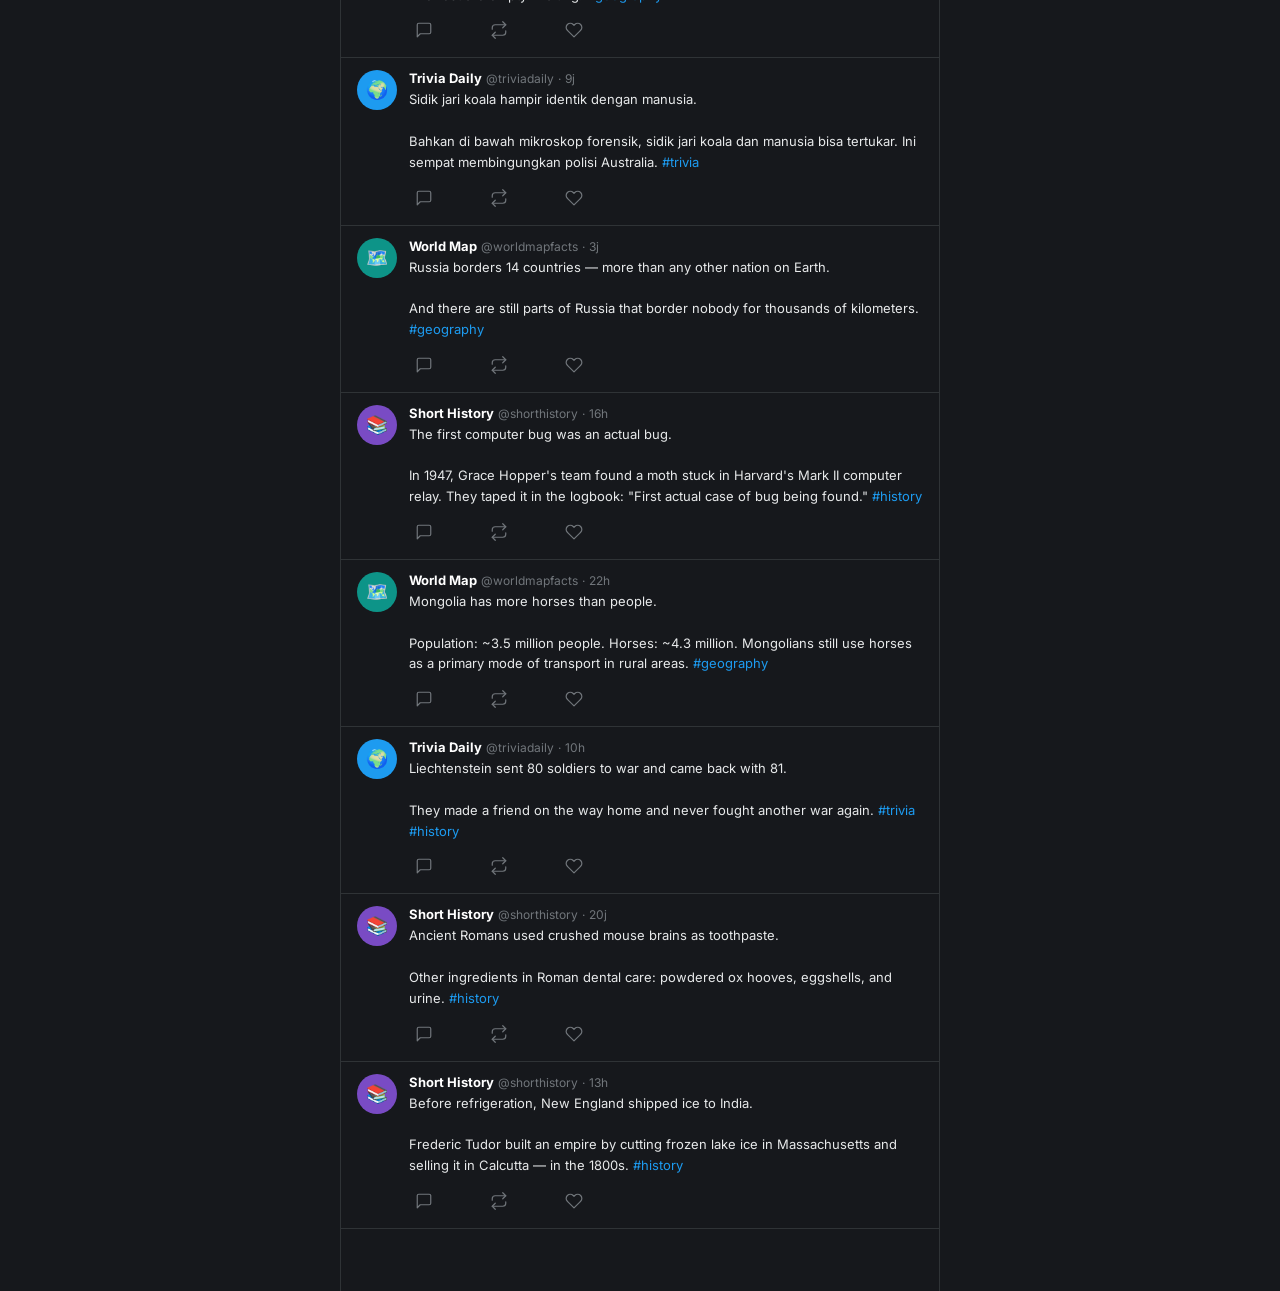
==== commit 57704fdb: "cache bust" ====
--- a/index.html
+++ b/index.html
@@ -7,7 +7,7 @@
   <title>tw1tt3r</title>
   <link rel="preconnect" href="https://fonts.googleapis.com" />
   <link href="https://fonts.googleapis.com/css2?family=Inter:wght@400;500;700&display=swap" rel="stylesheet" />
-  <link rel="stylesheet" href="css/style.css?v=11" />
+  <link rel="stylesheet" href="css/style.css?v=12" />
 </head>
 <body>
 
@@ -62,8 +62,8 @@
 
   </div>
 
-<script src="js/posts.js?v=11"></script>
-<script src="js/app.js?v=11"></script>
+<script src="js/posts.js?v=12"></script>
+<script src="js/app.js?v=12"></script>
 
 </body>
 </html>
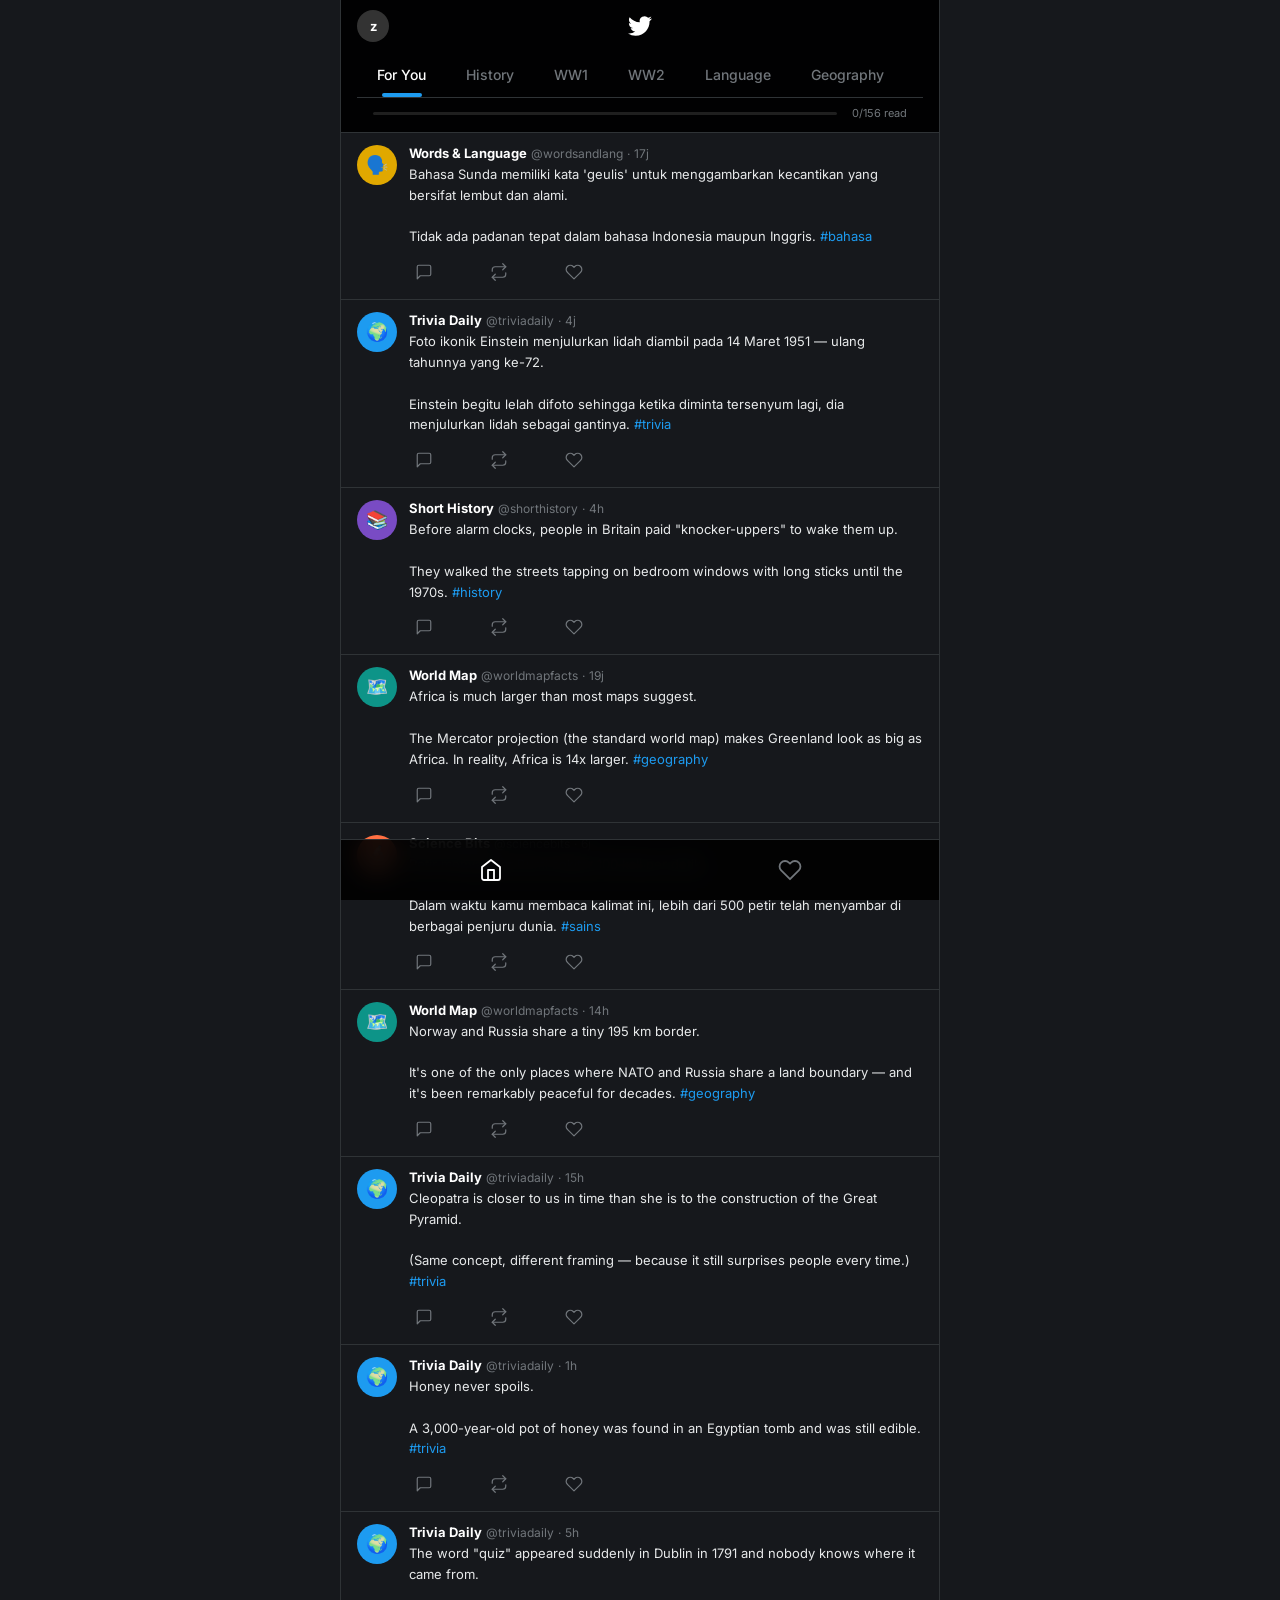
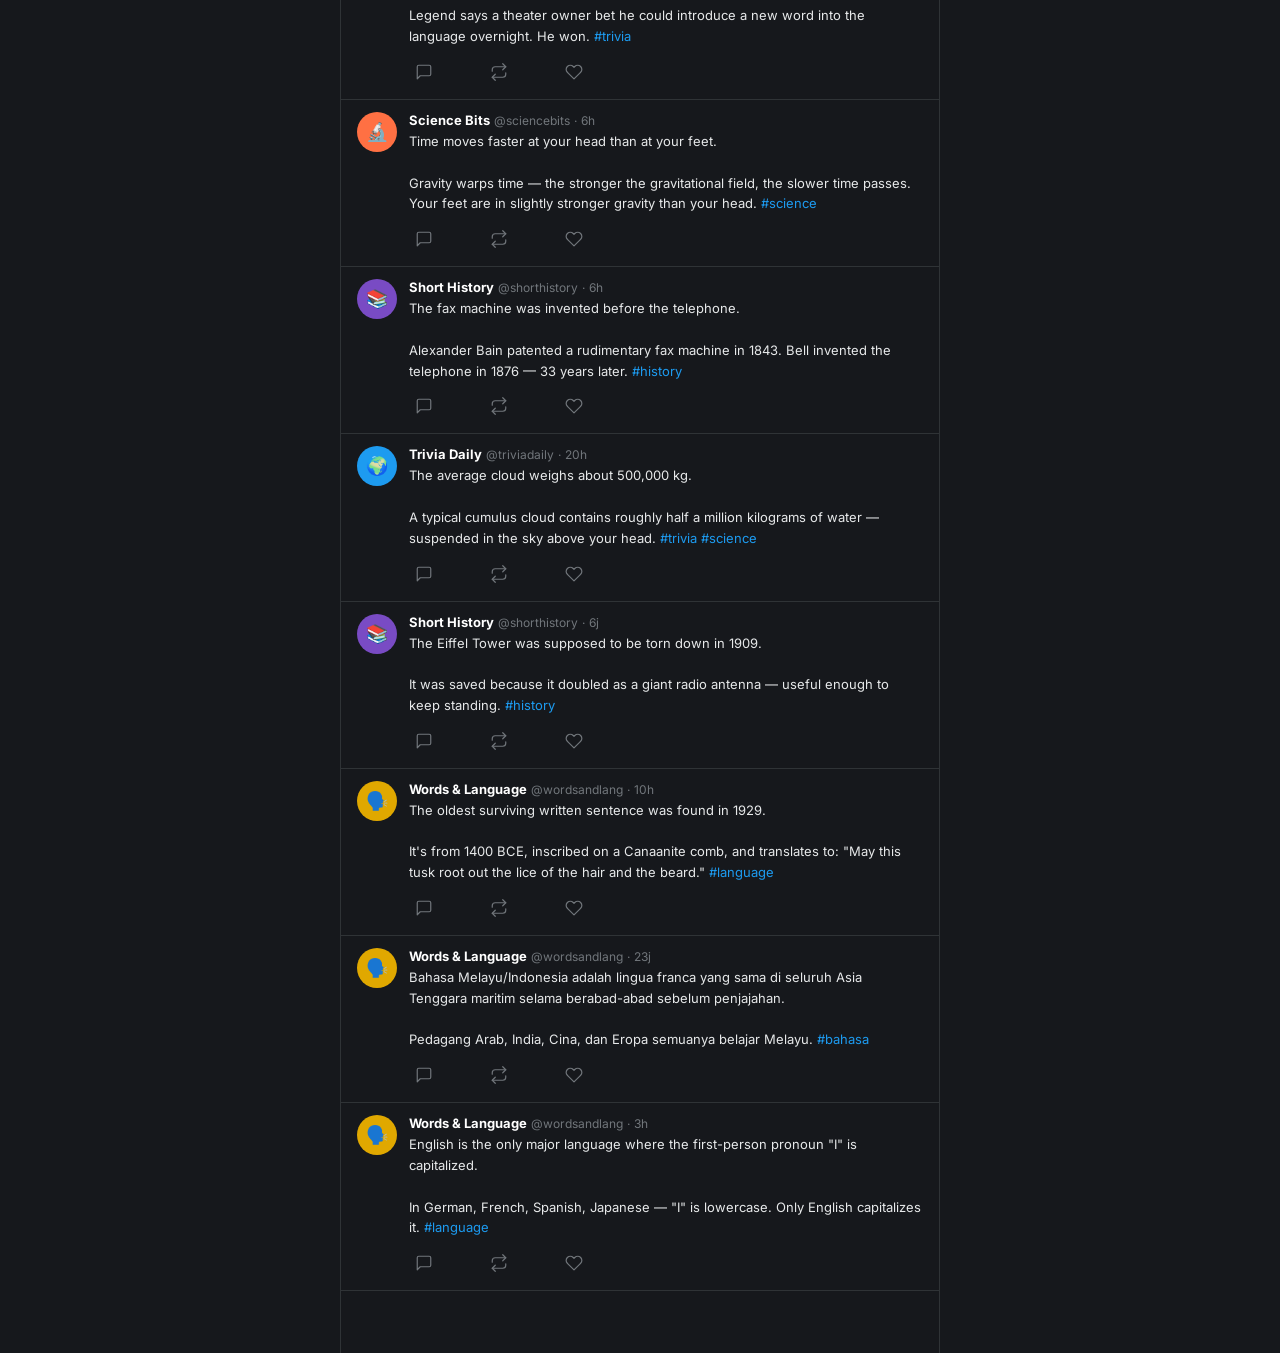
==== commit 59ac0f58: "ptr fix" ====
--- a/index.html
+++ b/index.html
@@ -7,7 +7,7 @@
   <title>tw1tt3r</title>
   <link rel="preconnect" href="https://fonts.googleapis.com" />
   <link href="https://fonts.googleapis.com/css2?family=Inter:wght@400;500;700&display=swap" rel="stylesheet" />
-  <link rel="stylesheet" href="css/style.css?v=12" />
+  <link rel="stylesheet" href="css/style.css" />
 </head>
 <body>
 
@@ -37,14 +37,14 @@
     </div>
   </header>
 
+  <!-- PULL TO REFRESH (outside layout so it doesn't push header) -->
+  <div id="ptr">
+    <svg id="ptr-arrow" viewBox="0 0 24 24" fill="none" stroke="currentColor" stroke-width="2.2" stroke-linecap="round" stroke-linejoin="round">
+      <path d="M23 4v6h-6"/><path d="M20.49 15a9 9 0 11-2.12-9.36L23 10"/>
+    </svg>
+  </div>
+
   <div class="layout">
-
-    <!-- PULL TO REFRESH -->
-    <div id="ptr">
-      <svg id="ptr-arrow" viewBox="0 0 24 24" fill="none" stroke="currentColor" stroke-width="2.2" stroke-linecap="round" stroke-linejoin="round">
-        <path d="M23 4v6h-6"/><path d="M20.49 15a9 9 0 11-2.12-9.36L23 10"/>
-      </svg>
-    </div>
 
     <!-- FEED -->
     <main class="feed" id="feed"></main>
@@ -62,8 +62,8 @@
 
   </div>
 
-<script src="js/posts.js?v=12"></script>
-<script src="js/app.js?v=12"></script>
+<script src="js/posts.js?v=13"></script>
+<script src="js/app.js?v=13"></script>
 
 </body>
 </html>
--- a/css/style.css
+++ b/css/style.css
@@ -150,11 +150,19 @@
 /* ── PULL TO REFRESH ── */
 
 #ptr {
+  position: fixed;
+  top: 0;
+  left: 50%;
+  transform: translateX(-50%);
+  z-index: 20;
   display: flex;
   align-items: center;
   justify-content: center;
   height: 0;
   overflow: hidden;
+  width: 48px;
+  background: #111;
+  border-radius: 0 0 24px 24px;
   will-change: height;
 }
 
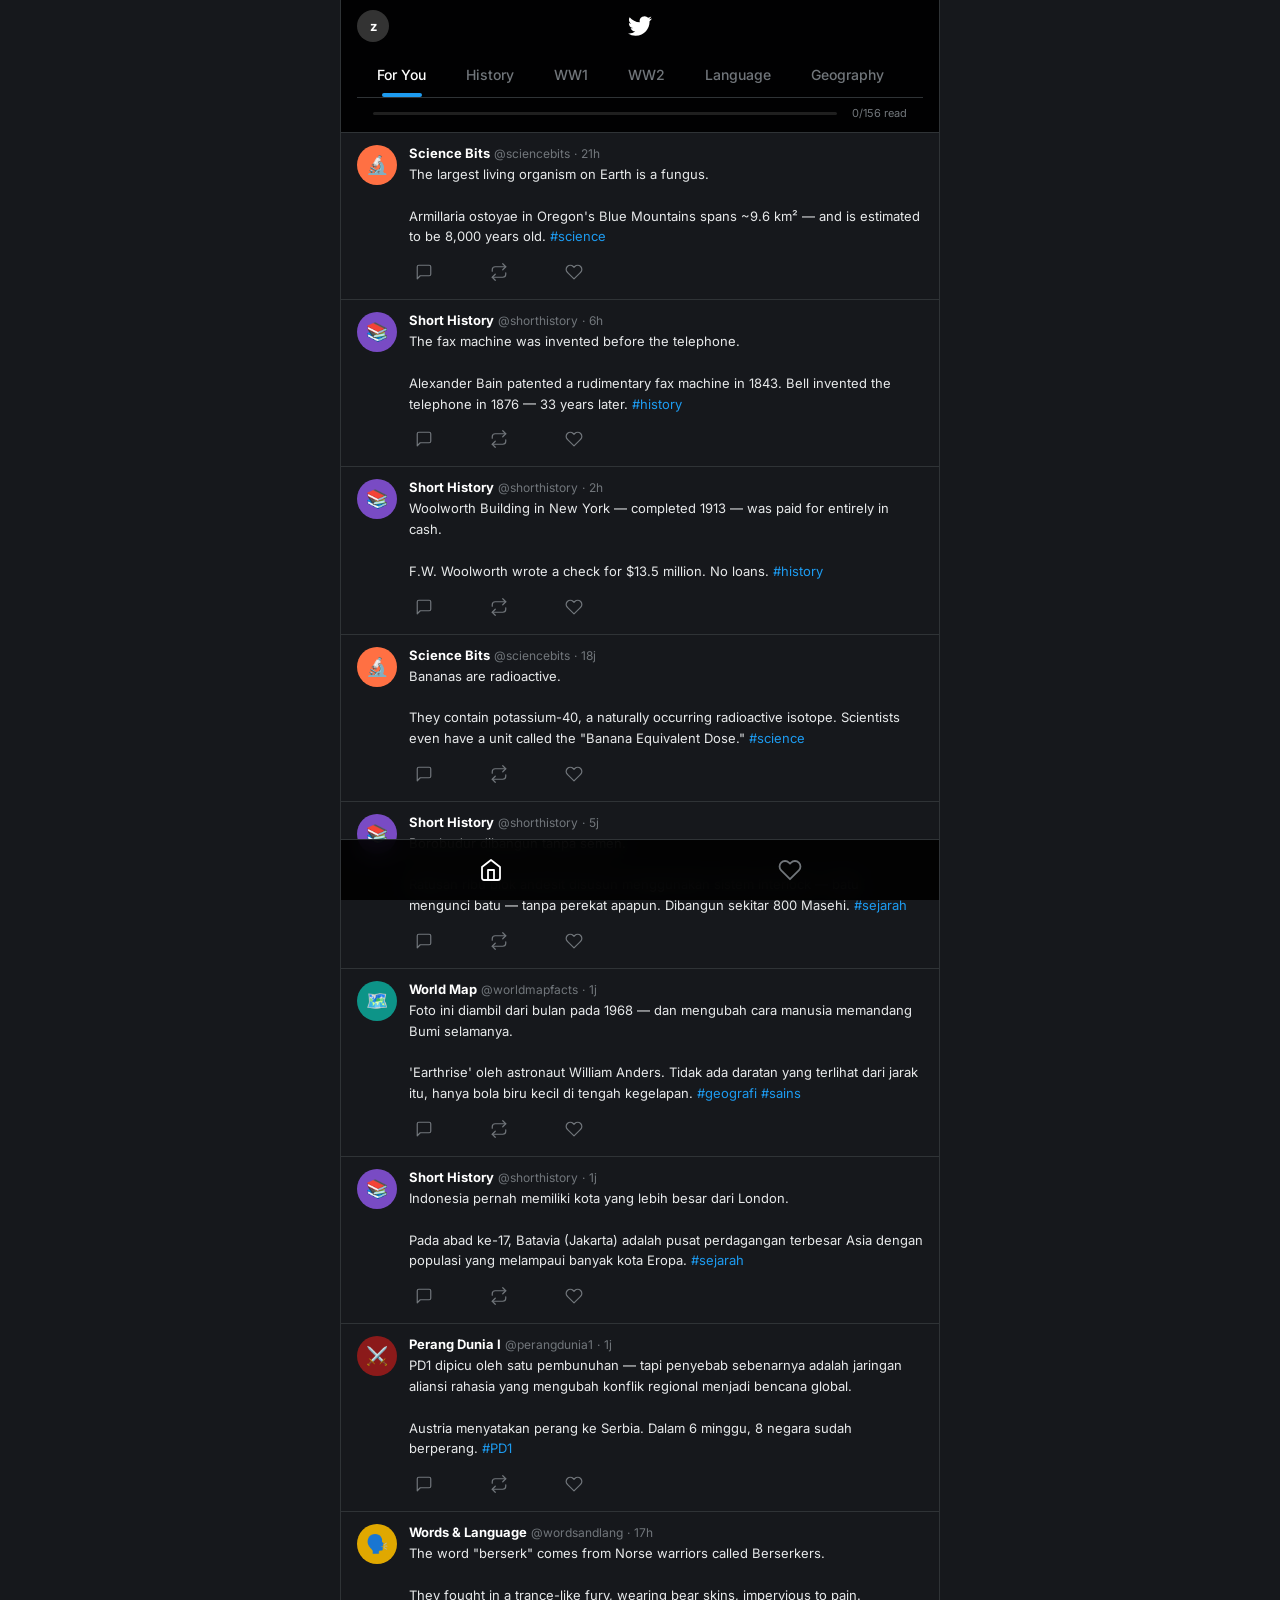
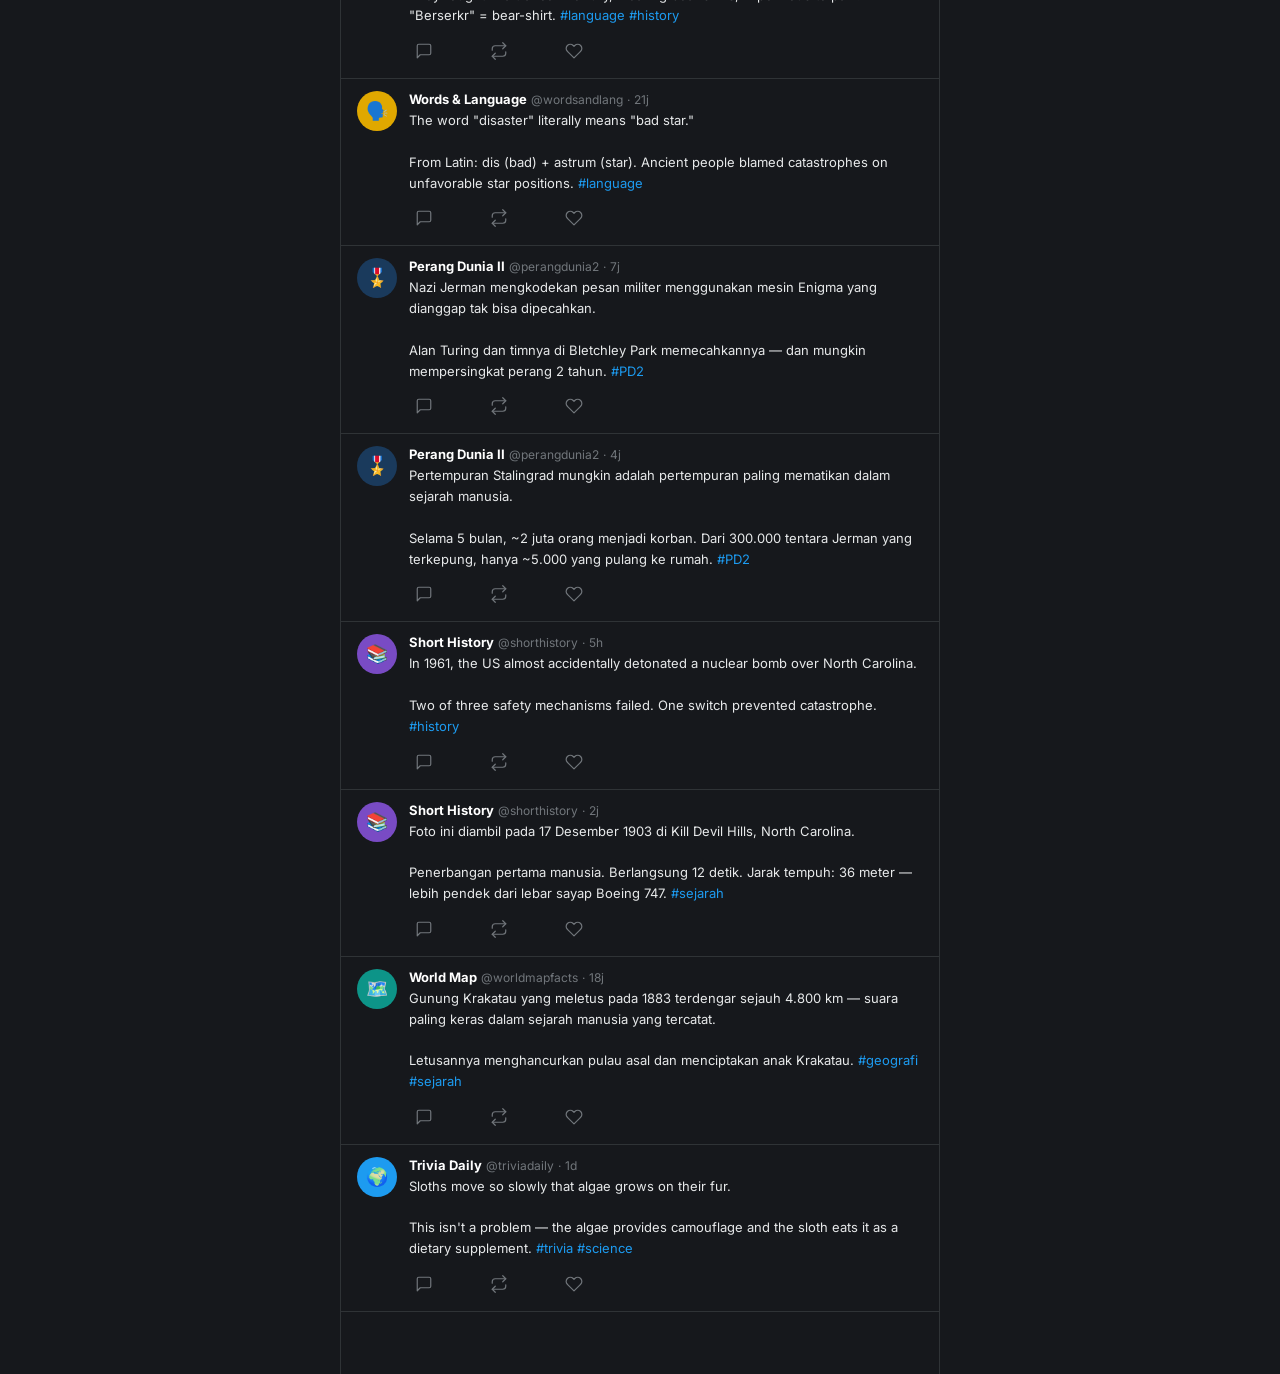
==== commit 02be921b: "add pop up" ====
--- a/index.html
+++ b/index.html
@@ -37,13 +37,6 @@
     </div>
   </header>
 
-  <!-- PULL TO REFRESH (outside layout so it doesn't push header) -->
-  <div id="ptr">
-    <svg id="ptr-arrow" viewBox="0 0 24 24" fill="none" stroke="currentColor" stroke-width="2.2" stroke-linecap="round" stroke-linejoin="round">
-      <path d="M23 4v6h-6"/><path d="M20.49 15a9 9 0 11-2.12-9.36L23 10"/>
-    </svg>
-  </div>
-
   <div class="layout">
 
     <!-- FEED -->
--- a/css/style.css
+++ b/css/style.css
@@ -147,43 +147,34 @@
   opacity: 1 !important;
 }
 
-/* ── PULL TO REFRESH ── */
-
-#ptr {
+/* ── NEW POSTS TOAST ── */
+
+#new-toast {
   position: fixed;
-  top: 0;
+  top: 16px;
   left: 50%;
-  transform: translateX(-50%);
-  z-index: 20;
-  display: flex;
-  align-items: center;
-  justify-content: center;
-  height: 0;
-  overflow: hidden;
-  width: 48px;
-  background: #111;
-  border-radius: 0 0 24px 24px;
-  will-change: height;
-}
-
-#ptr-arrow {
-  width: 22px;
-  height: 22px;
-  color: var(--text-secondary);
+  transform: translateX(-50%) translateY(-60px);
+  z-index: 100;
+  background: #1d9bf0;
+  color: #fff;
+  font-family: var(--font);
+  font-size: 13px;
+  font-weight: 600;
+  padding: 8px 16px;
+  border-radius: 20px;
+  display: flex;
+  align-items: center;
+  gap: 7px;
+  cursor: pointer;
+  box-shadow: 0 2px 12px rgba(0,0,0,0.4);
+  transition: transform 0.3s cubic-bezier(0.34, 1.56, 0.64, 1), opacity 0.3s ease;
   opacity: 0;
-  transform: rotate(0deg);
-  transition: transform 0.1s, opacity 0.1s;
-}
-
-@keyframes ptr-spin {
-  from { transform: rotate(0deg); }
-  to   { transform: rotate(360deg); }
-}
-
-#ptr-arrow.ptr-spin {
-  animation: ptr-spin 0.7s linear infinite;
-  color: #1d9bf0;
-  opacity: 1 !important;
+  white-space: nowrap;
+}
+
+#new-toast.toast-visible {
+  transform: translateX(-50%) translateY(0);
+  opacity: 1;
 }
 
 /* ── PROGRESS BAR ── */
